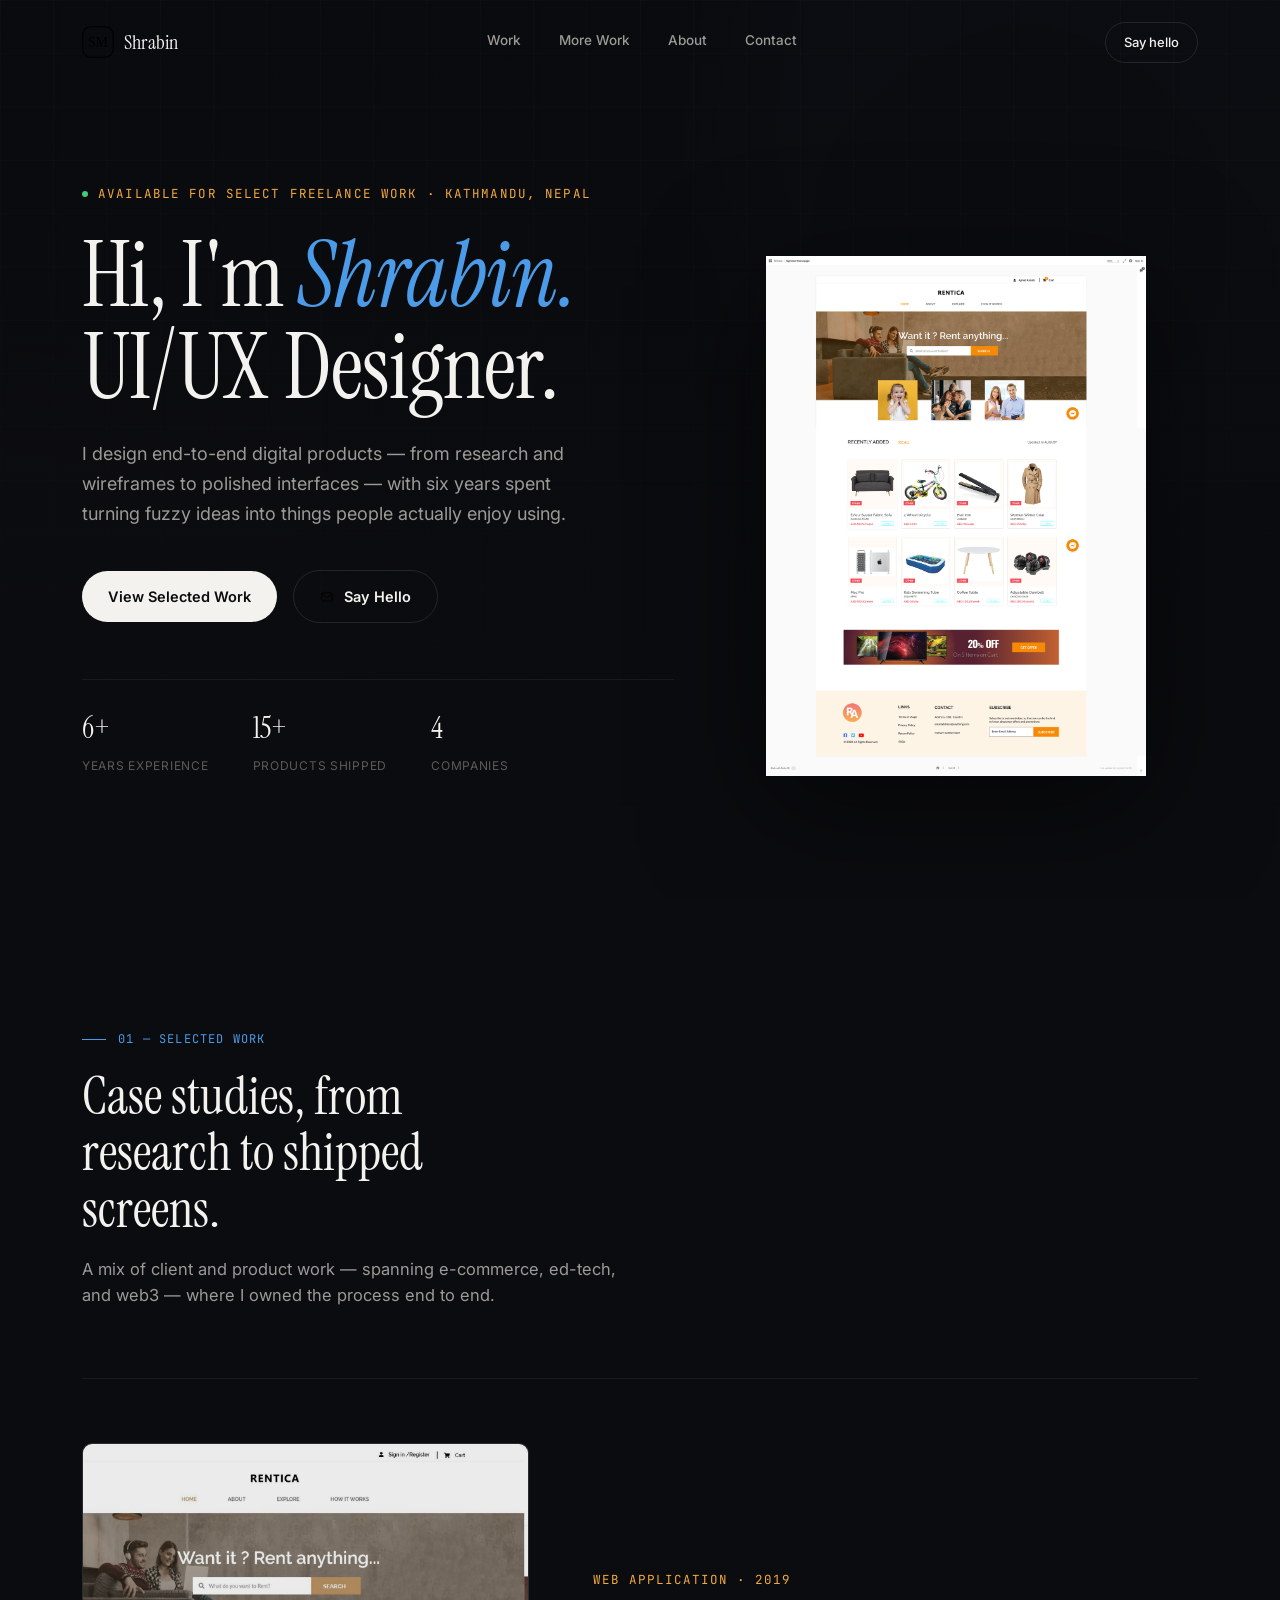
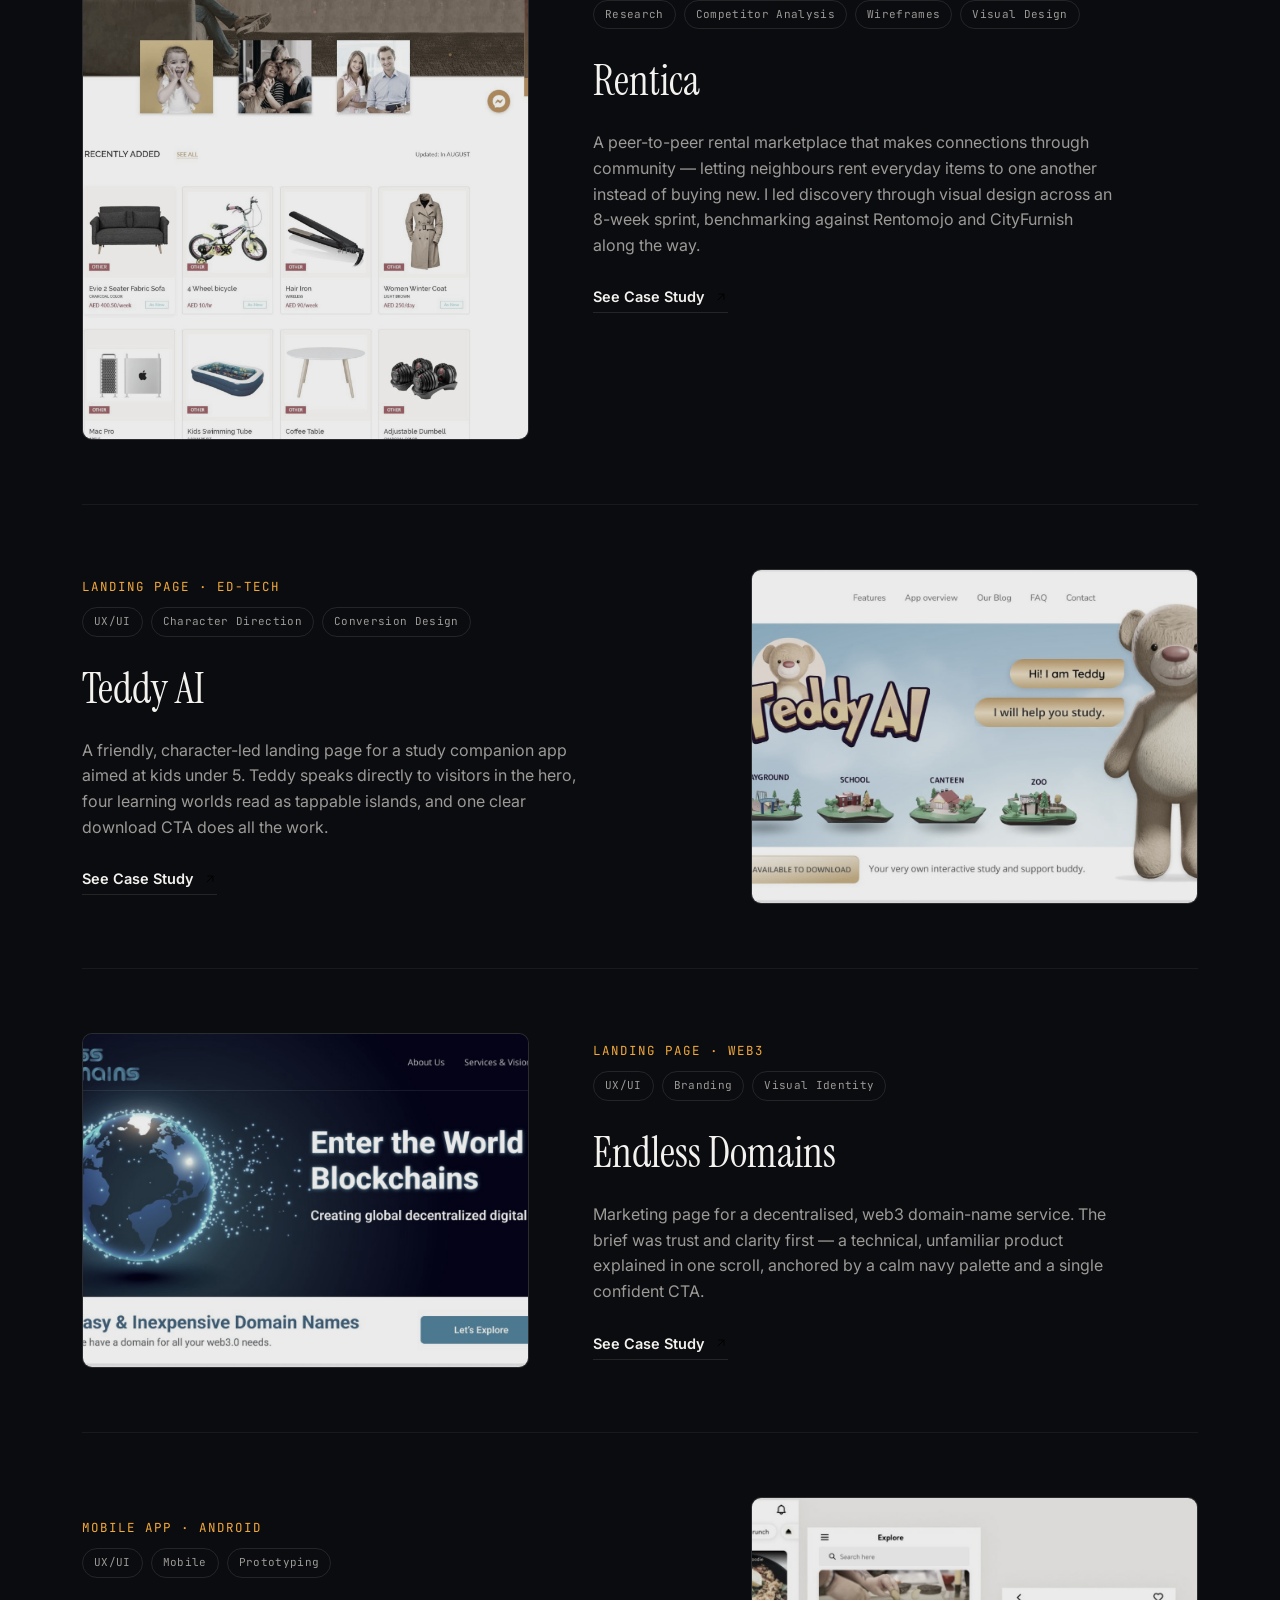
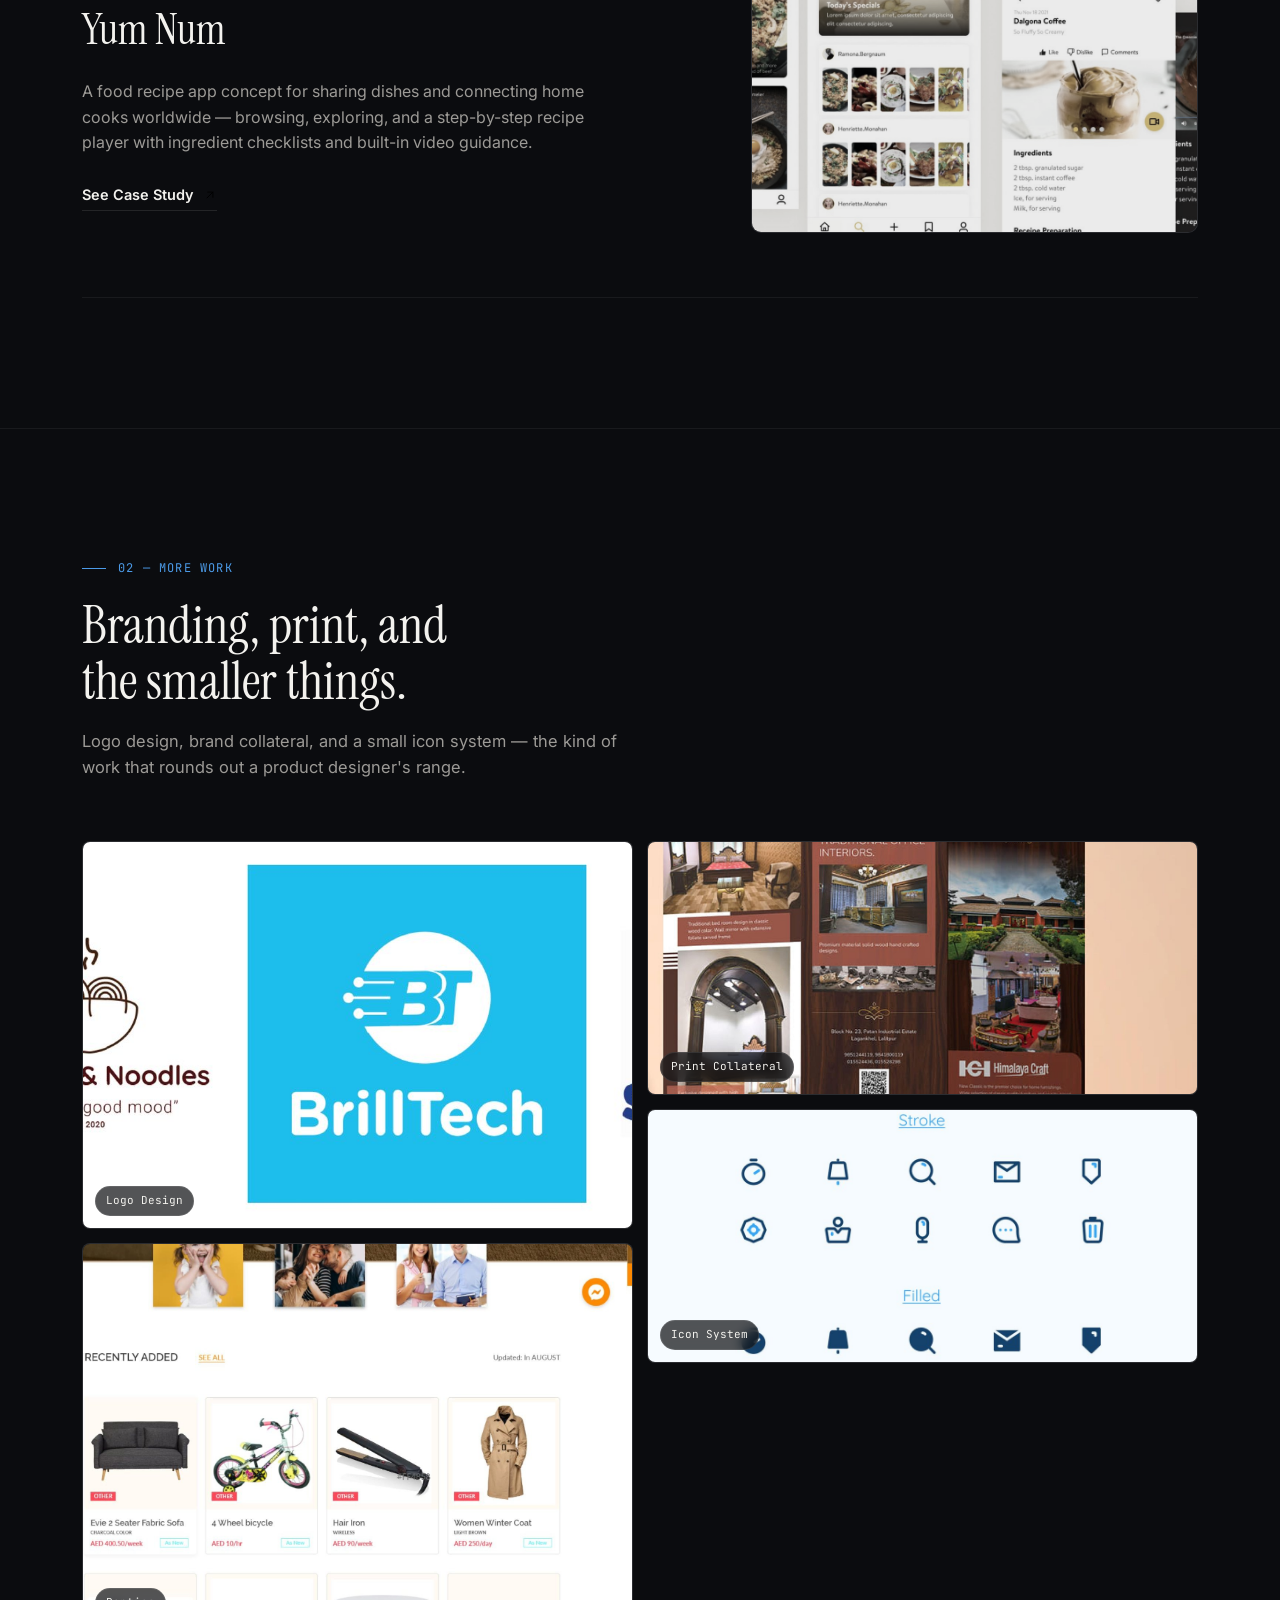
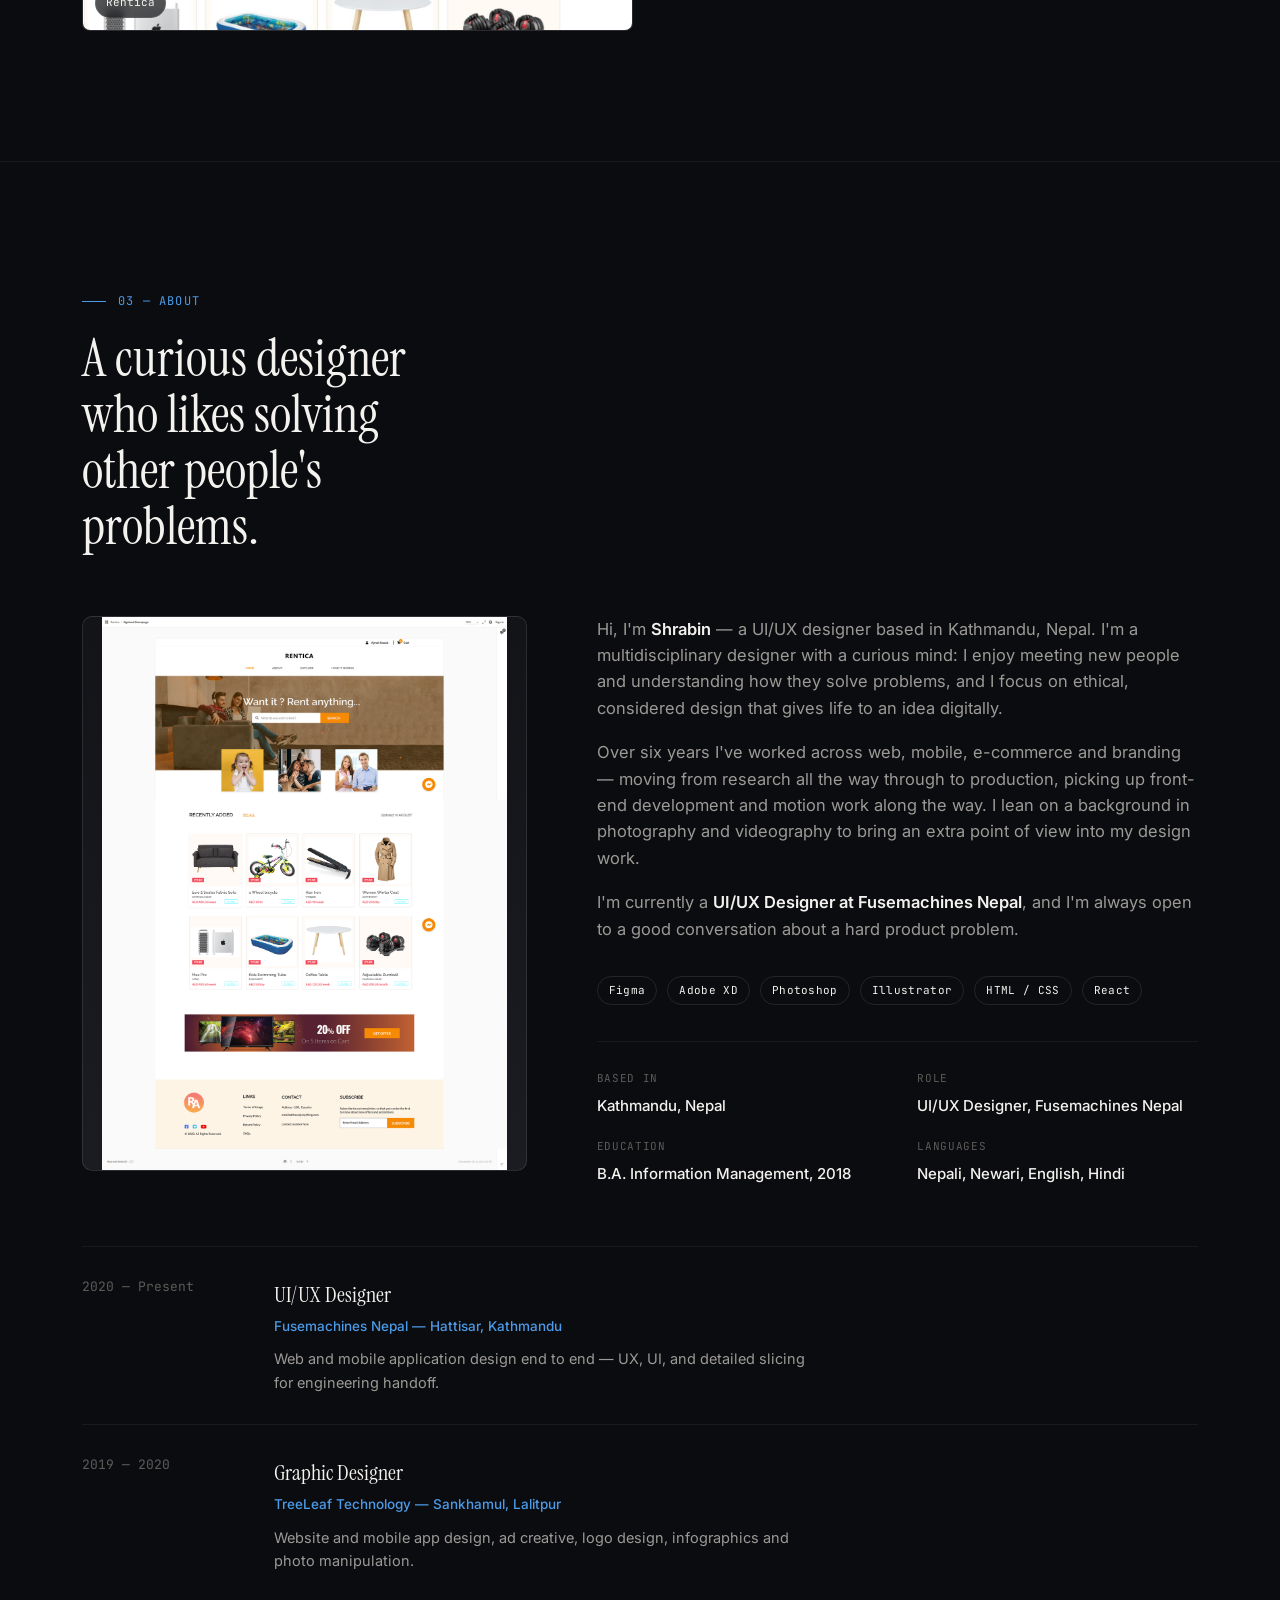
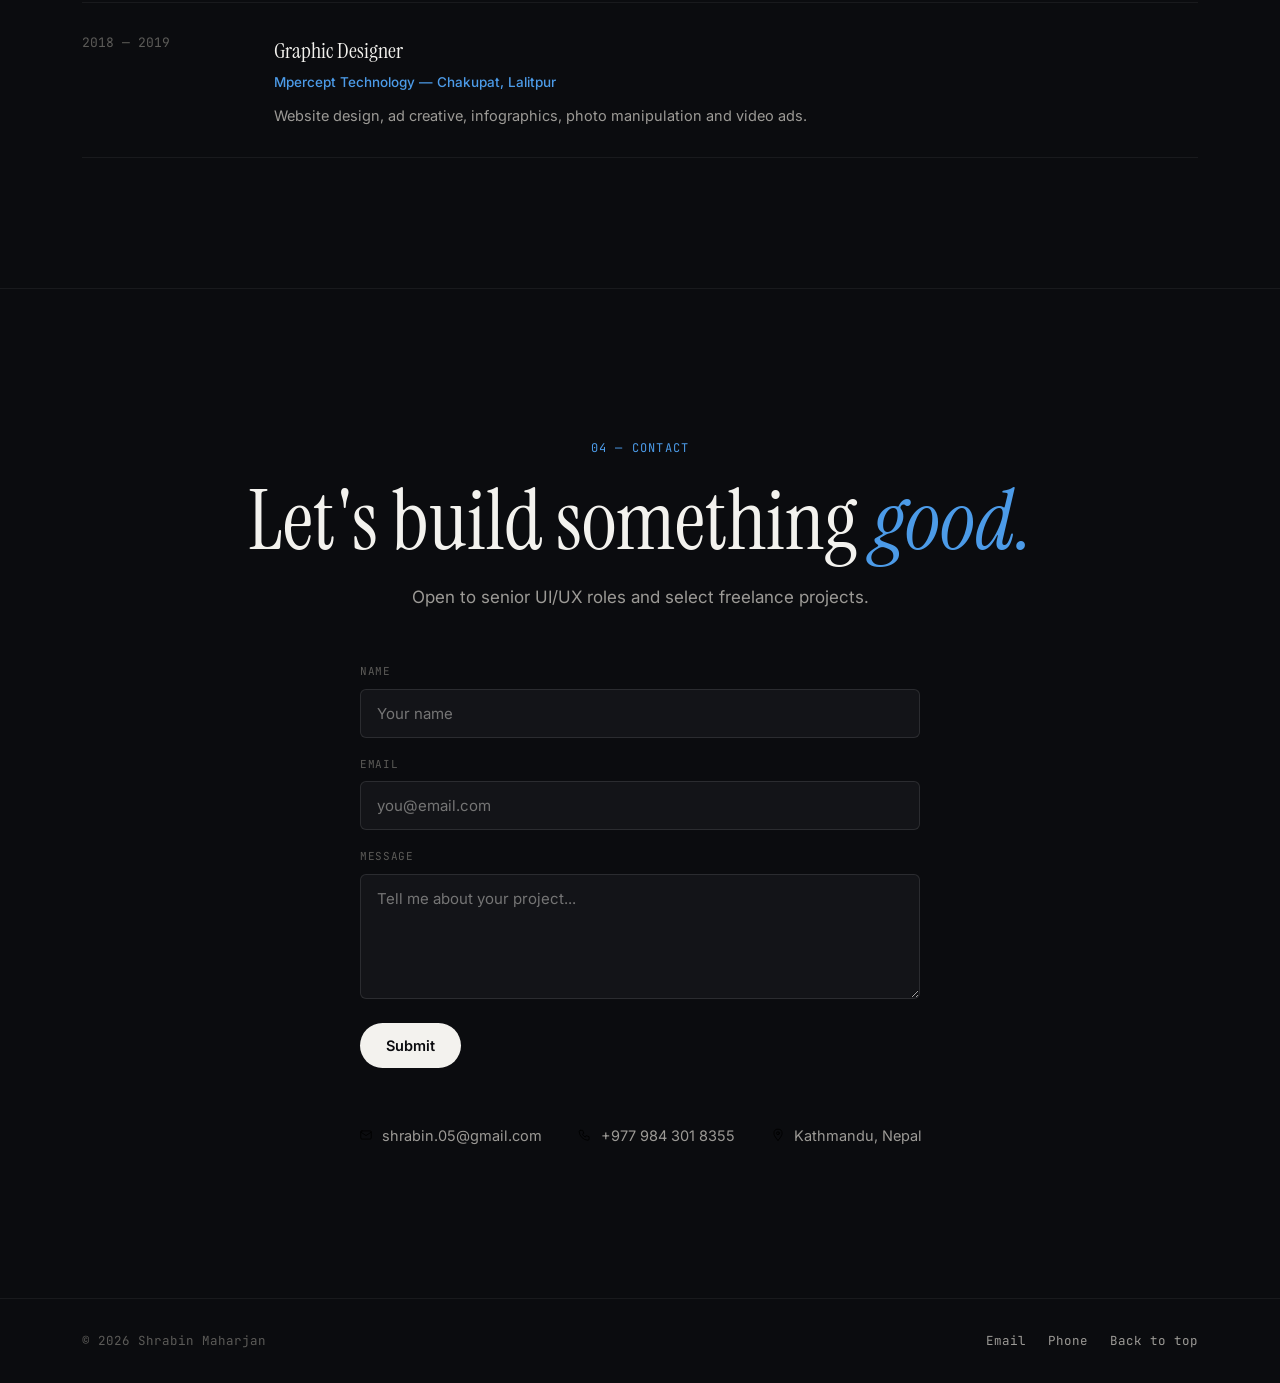
==== index.html @ 82180d40 "First draft web" ====
<!DOCTYPE html>
<html lang="en">
<head>
<meta charset="UTF-8">
<meta name="viewport" content="width=device-width, initial-scale=1.0">
<title>Shrabin Maharjan — UI/UX Designer</title>
<meta name="description" content="Hi, I'm Shrabin! A UI/UX designer based in Kathmandu, specializing in end-to-end product design — research, wireframes, and visual design that ship.">
<link rel="stylesheet" href="styles/main.css">
</head>
<body>

<!-- ============ NAV ============ -->
<header class="nav" id="nav">
  <div class="nav-inner">
    <a href="#top" class="nav-logo">
      <img src="assets/icons/logo.svg" alt="" class="icon">
      Shrabin
    </a>
    <nav class="nav-links">
      <a href="#work">Work</a>
      <a href="#more-work">More Work</a>
      <a href="#about">About</a>
      <a href="#contact">Contact</a>
    </nav>
    <a href="#contact" class="nav-cta">Say hello</a>
    <button class="nav-toggle" id="navToggle" aria-label="Open menu">
      <img src="assets/icons/menu.svg" alt="" class="icon">
    </button>
  </div>
</header>

<div class="mobile-menu" id="mobileMenu">
  <button class="nav-toggle" id="navClose" style="position:absolute; top:22px; right:24px;">
    <img src="assets/icons/close.svg" alt="" class="icon">
  </button>
  <a href="#work">Work</a>
  <a href="#more-work">More Work</a>
  <a href="#about">About</a>
  <a href="#contact">Contact</a>
  <a href="#contact" class="btn btn-primary">Say hello</a>
</div>

<!-- ============ HERO ============ -->
<section class="hero" id="top">
  <div class="wrap hero-grid">
    <div class="reveal in">
      <div class="hero-eyebrow"><span class="dot"></span>Available for select freelance work · Kathmandu, Nepal</div>
      <h1>Hi, I'm <em>Shrabin.</em><br>UI/UX Designer.</h1>
      <p class="hero-sub">I design end-to-end digital products — from research and wireframes to polished interfaces — with six years spent turning fuzzy ideas into things people actually enjoy using.</p>
      <div class="hero-actions">
        <a href="#work" class="btn btn-primary">View Selected Work</a>
        <a href="mailto:shrabin.05@gmail.com" class="btn btn-ghost">
          <img src="assets/icons/mail.svg" class="icon sm" alt="">
          Say Hello
        </a>
      </div>
      <div class="hero-stats">
        <div><span class="num">6+</span><span class="label">Years Experience</span></div>
        <div><span class="num">15+</span><span class="label">Products Shipped</span></div>
        <div><span class="num">4</span><span class="label">Companies</span></div>
      </div>
    </div>
    <div class="hero-portrait reveal in">
      <img src="assets/images/profile.png" alt="Shrabin Maharjan">
    </div>
  </div>
</section>

<!-- ============ WORK ============ -->
<section class="section-pad" id="work">
  <div class="wrap">
    <div class="eyebrow">01 — Selected Work</div>
    <h2 class="section-title reveal">Case studies, from research to shipped screens.</h2>
    <p class="section-lede reveal">A mix of client and product work — spanning e-commerce, ed-tech, and web3 — where I owned the process end to end.</p>

    <div class="work-list">

      <!-- Rentica -->
      <div class="case-row reveal">
        <div class="case-media tall">
          <img src="assets/images/rentica.jpg" alt="Rentica peer-to-peer rental marketplace">
        </div>
        <div class="case-copy">
          <div class="case-kicker">Web Application · 2019</div>
          <div class="case-tags">
            <span class="tag">Research</span>
            <span class="tag">Competitor Analysis</span>
            <span class="tag">Wireframes</span>
            <span class="tag">Visual Design</span>
          </div>
          <h3>Rentica</h3>
          <p>A peer-to-peer rental marketplace that makes connections through community — letting neighbours rent everyday items to one another instead of buying new. I led discovery through visual design across an 8-week sprint, benchmarking against Rentomojo and CityFurnish along the way.</p>
          <a href="#" class="case-link" onclick="return false;">See Case Study <img src="assets/icons/arrow-up-right.svg" class="icon sm" alt=""></a>
        </div>
      </div>

      <!-- Teddy AI -->
      <div class="case-row reverse reveal">
        <div class="case-media">
          <img src="assets/images/teddy-ai.jpg" alt="Teddy AI learning app landing page">
        </div>
        <div class="case-copy">
          <div class="case-kicker">Landing Page · Ed-tech</div>
          <div class="case-tags">
            <span class="tag">UX/UI</span>
            <span class="tag">Character Direction</span>
            <span class="tag">Conversion Design</span>
          </div>
          <h3>Teddy AI</h3>
          <p>A friendly, character-led landing page for a study companion app aimed at kids under 5. Teddy speaks directly to visitors in the hero, four learning worlds read as tappable islands, and one clear download CTA does all the work.</p>
          <a href="#" class="case-link" onclick="return false;">See Case Study <img src="assets/icons/arrow-up-right.svg" class="icon sm" alt=""></a>
        </div>
      </div>

      <!-- Endless Domains -->
      <div class="case-row reveal">
        <div class="case-media">
          <img src="assets/images/endless-domains.jpg" alt="Endless Domains web3 landing page">
        </div>
        <div class="case-copy">
          <div class="case-kicker">Landing Page · Web3</div>
          <div class="case-tags">
            <span class="tag">UX/UI</span>
            <span class="tag">Branding</span>
            <span class="tag">Visual Identity</span>
          </div>
          <h3>Endless Domains</h3>
          <p>Marketing page for a decentralised, web3 domain-name service. The brief was trust and clarity first — a technical, unfamiliar product explained in one scroll, anchored by a calm navy palette and a single confident CTA.</p>
          <a href="#" class="case-link" onclick="return false;">See Case Study <img src="assets/icons/arrow-up-right.svg" class="icon sm" alt=""></a>
        </div>
      </div>

      <!-- Yum Num -->
      <div class="case-row reverse reveal">
        <div class="case-media">
          <img src="assets/images/yum-num.jpg" alt="Yum Num food recipe app">
        </div>
        <div class="case-copy">
          <div class="case-kicker">Mobile App · Android</div>
          <div class="case-tags">
            <span class="tag">UX/UI</span>
            <span class="tag">Mobile</span>
            <span class="tag">Prototyping</span>
          </div>
          <h3>Yum Num</h3>
          <p>A food recipe app concept for sharing dishes and connecting home cooks worldwide — browsing, exploring, and a step-by-step recipe player with ingredient checklists and built-in video guidance.</p>
          <a href="#" class="case-link" onclick="return false;">See Case Study <img src="assets/icons/arrow-up-right.svg" class="icon sm" alt=""></a>
        </div>
      </div>

    </div>
  </div>
</section>

<!-- ============ MORE WORK / GALLERY ============ -->
<section class="section-pad" id="more-work" style="border-top:1px solid var(--line-soft);">
  <div class="wrap">
    <div class="eyebrow">02 — More Work</div>
    <h2 class="section-title reveal">Branding, print, and the smaller things.</h2>
    <p class="section-lede reveal">Logo design, brand collateral, and a small icon system — the kind of work that rounds out a product designer's range.</p>

    <div class="gallery-grid reveal">
      <div class="gitem g-a">
        <img src="assets/images/branding.jpg" alt="Startup logo design — 140 Pizza & Noodles, BrillTech, sewika">
        <span class="gtag">Logo Design</span>
      </div>
      <div class="gitem g-b">
        <img src="assets/images/himalaya-craft.jpg" alt="Himalaya Craft brochure design">
        <span class="gtag">Print Collateral</span>
      </div>
      <div class="gitem g-c">
        <img src="assets/images/icon-set.jpg" alt="24pixels icon set">
        <span class="gtag">Icon System</span>
      </div>
      <div class="gitem g-d">
        <img src="assets/images/rentica.jpg" alt="Rentica visual design detail">
        <span class="gtag">Rentica</span>
      </div>
    </div>
  </div>
</section>

<!-- ============ ABOUT ============ -->
<section class="section-pad" id="about" style="border-top:1px solid var(--line-soft);">
  <div class="wrap">
    <div class="eyebrow">03 — About</div>
    <h2 class="section-title reveal">A curious designer who likes solving other people's problems.</h2>

    <div class="about-grid">
      <div class="about-portrait reveal">
        <img src="assets/images/profile.png" alt="Shrabin Maharjan portrait">
      </div>
      <div class="about-copy reveal">
        <p>Hi, I'm <strong>Shrabin</strong> — a UI/UX designer based in Kathmandu, Nepal. I'm a multidisciplinary designer with a curious mind: I enjoy meeting new people and understanding how they solve problems, and I focus on ethical, considered design that gives life to an idea digitally.</p>
        <p>Over six years I've worked across web, mobile, e-commerce and branding — moving from research all the way through to production, picking up front-end development and motion work along the way. I lean on a background in photography and videography to bring an extra point of view into my design work.</p>
        <p>I'm currently a <strong>UI/UX Designer at Fusemachines Nepal</strong>, and I'm always open to a good conversation about a hard product problem.</p>

        <div class="skill-tags">
          <span class="tag">Figma</span>
          <span class="tag">Adobe XD</span>
          <span class="tag">Photoshop</span>
          <span class="tag">Illustrator</span>
          <span class="tag">HTML / CSS</span>
          <span class="tag">React</span>
        </div>

        <div class="about-facts">
          <div><div class="fact-label">Based in</div><div class="fact-value">Kathmandu, Nepal</div></div>
          <div><div class="fact-label">Role</div><div class="fact-value">UI/UX Designer, Fusemachines Nepal</div></div>
          <div><div class="fact-label">Education</div><div class="fact-value">B.A. Information Management, 2018</div></div>
          <div><div class="fact-label">Languages</div><div class="fact-value">Nepali, Newari, English, Hindi</div></div>
        </div>
      </div>
    </div>

    <!-- Experience timeline -->
    <div class="timeline reveal">
      <div class="t-row">
        <div class="t-date">2020 — Present</div>
        <div>
          <div class="t-role">UI/UX Designer</div>
          <div class="t-org">Fusemachines Nepal — Hattisar, Kathmandu</div>
          <div class="t-desc">Web and mobile application design end to end — UX, UI, and detailed slicing for engineering handoff.</div>
        </div>
      </div>
      <div class="t-row">
        <div class="t-date">2019 — 2020</div>
        <div>
          <div class="t-role">Graphic Designer</div>
          <div class="t-org">TreeLeaf Technology — Sankhamul, Lalitpur</div>
          <div class="t-desc">Website and mobile app design, ad creative, logo design, infographics and photo manipulation.</div>
        </div>
      </div>
      <div class="t-row">
        <div class="t-date">2018 — 2019</div>
        <div>
          <div class="t-role">Graphic Designer</div>
          <div class="t-org">Mpercept Technology — Chakupat, Lalitpur</div>
          <div class="t-desc">Website design, ad creative, infographics, photo manipulation and video ads.</div>
        </div>
      </div>
    </div>
  </div>
</section>

<!-- ============ CONTACT ============ -->
<section class="contact-band" id="contact">
  <div class="wrap">
    <div class="eyebrow">04 — Contact</div>
    <h2>Let's build something <em>good.</em></h2>
    <p>Open to senior UI/UX roles and select freelance projects.</p>

    <form class="contact-form" onsubmit="return false;">
      <div class="field">
        <label for="name">Name</label>
        <input type="text" id="name" placeholder="Your name">
      </div>
      <div class="field">
        <label for="email">Email</label>
        <input type="email" id="email" placeholder="you@email.com">
      </div>
      <div class="field">
        <label for="message">Message</label>
        <textarea id="message" rows="5" placeholder="Tell me about your project..."></textarea>
      </div>
      <button type="submit" class="btn btn-primary">Submit</button>
    </form>

    <div class="contact-direct">
      <a href="mailto:shrabin.05@gmail.com"><img src="assets/icons/mail.svg" class="icon sm" alt="">shrabin.05@gmail.com</a>
      <a href="tel:+9779843018355"><img src="assets/icons/phone.svg" class="icon sm" alt="">+977 984 301 8355</a>
      <a href="#"><img src="assets/icons/location.svg" class="icon sm" alt="">Kathmandu, Nepal</a>
    </div>
  </div>
</section>

<!-- ============ FOOTER ============ -->
<footer>
  <div class="wrap footer-inner">
    <span>© 2026 Shrabin Maharjan</span>
    <div class="footer-links">
      <a href="mailto:shrabin.05@gmail.com">Email</a>
      <a href="tel:+9779843018355">Phone</a>
      <a href="#top">Back to top</a>
    </div>
  </div>
</footer>

<script>
  // sticky nav background on scroll
  const nav = document.getElementById('nav');
  window.addEventListener('scroll', () => {
    nav.classList.toggle('scrolled', window.scrollY > 20);
  });

  // mobile menu
  const menu = document.getElementById('mobileMenu');
  document.getElementById('navToggle').addEventListener('click', () => menu.classList.add('open'));
  document.getElementById('navClose').addEventListener('click', () => menu.classList.remove('open'));
  menu.querySelectorAll('a').forEach(a => a.addEventListener('click', () => menu.classList.remove('open')));

  // reveal on scroll
  const io = new IntersectionObserver((entries) => {
    entries.forEach(e => { if (e.isIntersecting) e.target.classList.add('in'); });
  }, { threshold: 0.12 });
  document.querySelectorAll('.reveal').forEach(el => io.observe(el));
</script>

</body>
</html>
---- styles/main.css ----
/* ============================================================
   Shrabin Maharjan — Portfolio
   Minimal dark-theme UI, structure inspired by estefaniahserrano.com
   Palette pulled from the UI/UX portfolio PDF (Rentica orange,
   BrillTech / Endless Domains blue, Teddy AI amber)
   ============================================================ */

@import url('https://fonts.googleapis.com/css2?family=Instrument+Serif:ital@0;1&family=Inter:wght@400;500;600&family=JetBrains+Mono:wght@400;500&display=swap');

:root{
  --bg:        #0B0C0F;
  --bg-elev:   #131418;
  --bg-elev-2: #1B1C21;
  --text:      #F3F2EE;
  --text-dim:  #9C9A96;
  --text-faint:#5C5B58;
  --line:      rgba(255,255,255,0.10);
  --line-soft: rgba(255,255,255,0.06);

  --blue:      #4C9BE8;   /* Endless Domains / BrillTech */
  --blue-soft: rgba(76,155,232,0.14);
  --amber:     #F2A93B;   /* Rentica / Teddy AI */
  --amber-soft:rgba(242,169,59,0.14);

  --serif: 'Instrument Serif', Georgia, serif;
  --sans:  'Inter', -apple-system, BlinkMacSystemFont, sans-serif;
  --mono:  'JetBrains Mono', monospace;

  --container: 1180px;
}

*{ box-sizing:border-box; margin:0; padding:0; }
html{ scroll-behavior:smooth; }
body{
  background:var(--bg);
  color:var(--text);
  font-family:var(--sans);
  font-size:16px;
  line-height:1.6;
  -webkit-font-smoothing:antialiased;
  overflow-x:hidden;
}
img{ max-width:100%; display:block; }
a{ color:inherit; text-decoration:none; }
ul{ list-style:none; }
button{ font-family:inherit; cursor:pointer; }
::selection{ background:var(--blue); color:#0B0C0F; }

.wrap{
  max-width:var(--container);
  margin:0 auto;
  padding:0 32px;
}
@media (max-width:640px){ .wrap{ padding:0 20px; } }

.icon{ width:18px; height:18px; display:inline-block; }
.icon.sm{ width:14px; height:14px; }

/* ---------------- Nav ---------------- */
.nav{
  position:fixed; top:0; left:0; right:0; z-index:100;
  border-bottom:1px solid transparent;
  transition:border-color .35s ease, background .35s ease;
}
.nav.scrolled{
  background:rgba(11,12,15,0.85);
  backdrop-filter:blur(14px);
  border-bottom-color:var(--line);
}
.nav-inner{
  max-width:var(--container);
  margin:0 auto;
  padding:22px 32px;
  display:flex; align-items:center; justify-content:space-between;
}
@media (max-width:640px){ .nav-inner{ padding:18px 20px; } }

.nav-logo{
  display:flex; align-items:center; gap:10px;
  font-family:var(--serif); font-size:20px; letter-spacing:.01em;
  color:var(--text);
}
.nav-logo .icon{ width:32px; height:32px; color:var(--blue); }

.nav-links{
  display:flex; align-items:center; gap:38px;
  font-size:13.5px; font-weight:500;
}
.nav-links a{
  color:var(--text-dim);
  position:relative;
  padding-bottom:4px;
  transition:color .2s ease;
}
.nav-links a::after{
  content:""; position:absolute; left:0; right:100%; bottom:0; height:1px;
  background:var(--blue); transition:right .25s ease;
}
.nav-links a:hover{ color:var(--text); }
.nav-links a:hover::after{ right:0; }

.nav-cta{
  display:inline-flex; align-items:center; gap:8px;
  font-size:13px; font-weight:500;
  border:1px solid var(--line); border-radius:100px;
  padding:9px 18px;
  color:var(--text);
  transition:border-color .2s ease, background .2s ease;
}
.nav-cta:hover{ border-color:var(--blue); background:var(--blue-soft); }

.nav-toggle{
  display:none;
  background:none; border:none; color:var(--text);
  width:34px; height:34px;
}
@media (max-width:780px){
  .nav-links{ display:none; }
  .nav-cta{ display:none; }
  .nav-toggle{ display:flex; align-items:center; justify-content:center; }
}

.mobile-menu{
  position:fixed; inset:0; z-index:99;
  background:var(--bg);
  display:flex; flex-direction:column;
  align-items:center; justify-content:center;
  gap:28px;
  transform:translateY(-100%);
  transition:transform .4s cubic-bezier(.65,0,.35,1);
}
.mobile-menu.open{ transform:translateY(0); }
.mobile-menu a{ font-family:var(--serif); font-size:32px; }
.mobile-menu .nav-cta{ margin-top:10px; }

/* ---------------- Hero ---------------- */
.hero{
  position:relative;
  min-height:100vh;
  display:flex; align-items:center;
  padding:140px 0 80px;
  background-image:linear-gradient(180deg, rgba(11,12,15,0.35), rgba(11,12,15,0.95) 80%), url('../assets/images/hero-bg.jpg');
  background-size:cover;
  background-position:center;
  overflow:hidden;
}
.hero-grid{
  display:grid;
  grid-template-columns:1.1fr .9fr;
  gap:40px;
  align-items:center;
  width:100%;
}
@media (max-width:900px){ .hero-grid{ grid-template-columns:1fr; } }

.hero-eyebrow{
  font-family:var(--mono);
  font-size:12.5px; letter-spacing:.09em; text-transform:uppercase;
  color:var(--amber);
  display:flex; align-items:center; gap:10px;
  margin-bottom:26px;
}
.hero-eyebrow .dot{
  width:6px; height:6px; border-radius:50%; background:#42C97A;
  box-shadow:0 0 0 0 rgba(66,201,122,.6);
  animation:pulse 2.4s infinite;
}
@keyframes pulse{
  0%{ box-shadow:0 0 0 0 rgba(66,201,122,.55); }
  70%{ box-shadow:0 0 0 7px rgba(66,201,122,0); }
  100%{ box-shadow:0 0 0 0 rgba(66,201,122,0); }
}

.hero h1{
  font-family:var(--serif);
  font-weight:400;
  font-size:clamp(48px,7vw,92px);
  line-height:1.02;
  letter-spacing:-0.01em;
}
.hero h1 em{ font-style:italic; color:var(--blue); }

.hero-sub{
  margin-top:26px;
  font-size:18px;
  color:var(--text-dim);
  max-width:46ch;
  line-height:1.65;
}

.hero-actions{
  margin-top:42px;
  display:flex; align-items:center; gap:16px; flex-wrap:wrap;
}
.btn{
  display:inline-flex; align-items:center; gap:10px;
  padding:14px 26px;
  border-radius:100px;
  font-size:14.5px; font-weight:600;
  transition:transform .2s ease, background .2s ease, border-color .2s ease;
}
.btn-primary{
  background:var(--text); color:var(--bg);
}
.btn-primary:hover{ transform:translateY(-2px); background:var(--blue); color:#fff; }
.btn-ghost{
  border:1px solid var(--line); color:var(--text);
}
.btn-ghost:hover{ border-color:var(--blue); background:var(--blue-soft); transform:translateY(-2px); }

.hero-portrait{
  position:relative;
  display:flex; justify-content:center; align-items:flex-end;
  height:100%;
}
.hero-portrait::before{
  content:"";
  position:absolute;
  width:340px; height:340px;
  border-radius:50%;
  background:radial-gradient(circle, var(--blue-soft), transparent 70%);
  filter:blur(10px);
  z-index:0;
}
.hero-portrait img{
  position:relative; z-index:1;
  max-height:520px; width:auto;
  object-fit:contain;
  filter:drop-shadow(0 30px 60px rgba(0,0,0,0.55));
}
@media (max-width:900px){
  .hero-portrait{ margin-top:20px; }
  .hero-portrait img{ max-height:380px; }
}

.hero-stats{
  margin-top:56px;
  display:flex; gap:44px;
  border-top:1px solid var(--line-soft);
  padding-top:24px;
}
.hero-stats div{ display:flex; flex-direction:column; gap:4px; }
.hero-stats .num{ font-family:var(--serif); font-size:30px; color:var(--text); }
.hero-stats .label{ font-size:12px; color:var(--text-faint); text-transform:uppercase; letter-spacing:.06em; }

/* ---------------- Section shared ---------------- */
section{ position:relative; }
.section-pad{ padding:130px 0; }
@media (max-width:640px){ .section-pad{ padding:90px 0; } }

.eyebrow{
  font-family:var(--mono);
  font-size:12px; letter-spacing:.1em; text-transform:uppercase;
  color:var(--blue);
  display:flex; align-items:center; gap:12px;
  margin-bottom:20px;
}
.eyebrow::before{ content:""; width:24px; height:1px; background:var(--blue); }

.section-title{
  font-family:var(--serif);
  font-weight:400;
  font-size:clamp(32px,4.4vw,52px);
  line-height:1.08;
  max-width:16ch;
}
.section-lede{
  margin-top:18px;
  color:var(--text-dim);
  max-width:56ch;
  font-size:16.5px;
}

.reveal{ opacity:0; transform:translateY(24px); transition:opacity .8s ease, transform .8s ease; }
.reveal.in{ opacity:1; transform:translateY(0); }

/* ---------------- Work / Case studies ---------------- */
.work-list{ margin-top:70px; display:flex; flex-direction:column; }

.case-row{
  display:grid;
  grid-template-columns:0.85fr 1.15fr;
  gap:64px;
  align-items:center;
  padding:64px 0;
  border-top:1px solid var(--line-soft);
}
.case-row:last-child{ border-bottom:1px solid var(--line-soft); }
.case-row.reverse{ grid-template-columns:1.15fr 0.85fr; }
.case-row.reverse .case-media{ order:2; }
.case-row.reverse .case-copy{ order:1; }

@media (max-width:860px){
  .case-row, .case-row.reverse{ grid-template-columns:1fr; gap:32px; }
  .case-row.reverse .case-media{ order:0; }
  .case-row.reverse .case-copy{ order:0; }
}

.case-media{
  position:relative;
  border-radius:10px;
  overflow:hidden;
  border:1px solid var(--line);
  background:var(--bg-elev);
  aspect-ratio:4/3;
}
.case-media.tall{ aspect-ratio:3/4; }
.case-media img{
  width:100%; height:100%; object-fit:cover; object-position:top;
  filter:grayscale(65%) brightness(0.92);
  transition:filter .5s ease, transform .6s ease;
}
.case-row:hover .case-media img{
  filter:grayscale(0%) brightness(1);
  transform:scale(1.03);
}

.case-tags{
  display:flex; flex-wrap:wrap; gap:8px;
  margin-bottom:18px;
}
.tag{
  font-family:var(--mono);
  font-size:11px; letter-spacing:.03em;
  padding:5px 11px;
  border:1px solid var(--line);
  border-radius:100px;
  color:var(--text-dim);
}
.case-kicker{
  font-size:12.5px; color:var(--amber);
  font-family:var(--mono);
  text-transform:uppercase; letter-spacing:.08em;
  margin-bottom:10px;
}
.case-copy h3{
  font-family:var(--serif);
  font-weight:400;
  font-size:clamp(28px,3.4vw,42px);
  margin-bottom:16px;
}
.case-copy p{
  color:var(--text-dim);
  font-size:16px;
  max-width:52ch;
  margin-bottom:26px;
}
.case-link{
  display:inline-flex; align-items:center; gap:9px;
  font-size:14.5px; font-weight:600;
  color:var(--text);
  border-bottom:1px solid var(--line);
  padding-bottom:4px;
  transition:border-color .2s ease, color .2s ease, gap .2s ease;
}
.case-link .icon{ color:var(--blue); transition:transform .2s ease; }
.case-link:hover{ border-color:var(--blue); color:var(--blue); }
.case-link:hover .icon{ transform:translate(3px,-3px); }

/* ---------------- Gallery / more work ---------------- */
.gallery-grid{
  margin-top:60px;
  display:grid;
  grid-template-columns:repeat(6,1fr);
  grid-auto-rows:120px;
  gap:14px;
}
.gitem{
  border-radius:8px; overflow:hidden;
  border:1px solid var(--line);
  position:relative;
  background:var(--bg-elev);
}
.gitem img{ width:100%; height:100%; object-fit:cover; transition:transform .5s ease; }
.gitem:hover img{ transform:scale(1.06); }
.gitem.g-a{ grid-column:span 3; grid-row:span 3; }
.gitem.g-b{ grid-column:span 3; grid-row:span 2; }
.gitem.g-c{ grid-column:span 3; grid-row:span 2; }
.gitem.g-d{ grid-column:span 3; grid-row:span 3; }
.gitem .gtag{
  position:absolute; left:12px; bottom:12px;
  font-family:var(--mono); font-size:11px;
  padding:5px 10px; border-radius:100px;
  background:rgba(11,12,15,0.7); backdrop-filter:blur(6px);
  border:1px solid var(--line);
  color:var(--text);
}
@media (max-width:760px){
  .gallery-grid{ grid-template-columns:repeat(2,1fr); grid-auto-rows:160px; }
  .gitem.g-a, .gitem.g-b, .gitem.g-c, .gitem.g-d{ grid-column:span 1; grid-row:span 2; }
}

/* ---------------- About ---------------- */
.about-grid{
  margin-top:60px;
  display:grid;
  grid-template-columns:.85fr 1.15fr;
  gap:70px;
  align-items:start;
}
@media (max-width:860px){ .about-grid{ grid-template-columns:1fr; } }

.about-portrait{
  position:relative;
  border-radius:10px;
  overflow:hidden;
  border:1px solid var(--line);
  background:linear-gradient(180deg, var(--bg-elev), var(--bg-elev-2));
  aspect-ratio:4/5;
  display:flex; align-items:flex-end; justify-content:center;
}
.about-portrait img{ max-height:100%; width:auto; object-fit:contain; }

.about-copy p{
  color:var(--text-dim);
  font-size:16.5px;
  margin-bottom:18px;
  max-width:62ch;
}
.about-copy strong{ color:var(--text); font-weight:600; }

.about-facts{
  margin-top:36px;
  display:grid;
  grid-template-columns:repeat(2,1fr);
  gap:20px 40px;
  padding-top:28px;
  border-top:1px solid var(--line-soft);
}
.fact-label{ font-family:var(--mono); font-size:11px; text-transform:uppercase; letter-spacing:.06em; color:var(--text-faint); margin-bottom:6px; }
.fact-value{ font-size:15px; font-weight:500; }

.skill-tags{ margin-top:34px; display:flex; flex-wrap:wrap; gap:10px; }
.skill-tags .tag{ color:var(--text); }

/* ---------------- Timeline (experience) ---------------- */
.timeline{ margin-top:60px; border-top:1px solid var(--line-soft); }
.t-row{
  display:grid; grid-template-columns:160px 1fr;
  gap:32px; padding:30px 0;
  border-bottom:1px solid var(--line-soft);
}
@media (max-width:640px){ .t-row{ grid-template-columns:1fr; gap:6px; } }
.t-date{ font-family:var(--mono); font-size:13px; color:var(--text-faint); }
.t-role{ font-family:var(--serif); font-size:22px; }
.t-org{ font-size:13.5px; color:var(--blue); margin-top:4px; font-weight:500; }
.t-desc{ color:var(--text-dim); font-size:14.5px; margin-top:10px; max-width:60ch; }

/* ---------------- Contact ---------------- */
.contact-band{
  border-top:1px solid var(--line-soft);
  padding:150px 0;
  text-align:center;
}
.contact-band .eyebrow{ justify-content:center; }
.contact-band .eyebrow::before{ display:none; }
.contact-band h2{
  font-family:var(--serif); font-weight:400;
  font-size:clamp(40px,7vw,84px);
  line-height:1.02;
}
.contact-band h2 em{ font-style:italic; color:var(--blue); }
.contact-band p{ margin-top:20px; color:var(--text-dim); font-size:17px; }

.contact-form{
  max-width:560px; margin:52px auto 0;
  display:flex; flex-direction:column; gap:18px;
  text-align:left;
}
.field{ display:flex; flex-direction:column; gap:8px; }
.field label{ font-family:var(--mono); font-size:11px; text-transform:uppercase; letter-spacing:.06em; color:var(--text-faint); }
.field input, .field textarea{
  background:var(--bg-elev);
  border:1px solid var(--line);
  border-radius:6px;
  padding:14px 16px;
  color:var(--text);
  font-family:var(--sans);
  font-size:15px;
  resize:vertical;
  transition:border-color .2s ease, background .2s ease;
}
.field input:focus, .field textarea:focus{
  outline:none; border-color:var(--blue); background:var(--bg-elev-2);
}
.contact-form .btn{ align-self:flex-start; margin-top:6px; border:none; }

.contact-direct{
  margin-top:56px;
  display:flex; justify-content:center; gap:36px; flex-wrap:wrap;
}
.contact-direct a{
  display:flex; align-items:center; gap:9px;
  font-size:14.5px; color:var(--text-dim);
  border-bottom:1px solid transparent;
  transition:color .2s ease, border-color .2s ease;
}
.contact-direct a .icon{ color:var(--blue); }
.contact-direct a:hover{ color:var(--text); border-color:var(--blue); }

/* ---------------- Footer ---------------- */
footer{
  border-top:1px solid var(--line-soft);
  padding:32px 0;
}
.footer-inner{
  display:flex; align-items:center; justify-content:space-between;
  flex-wrap:wrap; gap:14px;
  font-size:12.5px; color:var(--text-faint);
  font-family:var(--mono);
}
.footer-inner a{ color:var(--text-dim); transition:color .2s ease; }
.footer-inner a:hover{ color:var(--blue); }
.footer-links{ display:flex; gap:22px; }

/* ---------------- misc ---------------- */
.divider-line{ height:1px; background:var(--line-soft); border:none; margin:0; }

::-webkit-scrollbar{ width:9px; }
::-webkit-scrollbar-track{ background:var(--bg); }
::-webkit-scrollbar-thumb{ background:var(--bg-elev-2); border-radius:10px; }
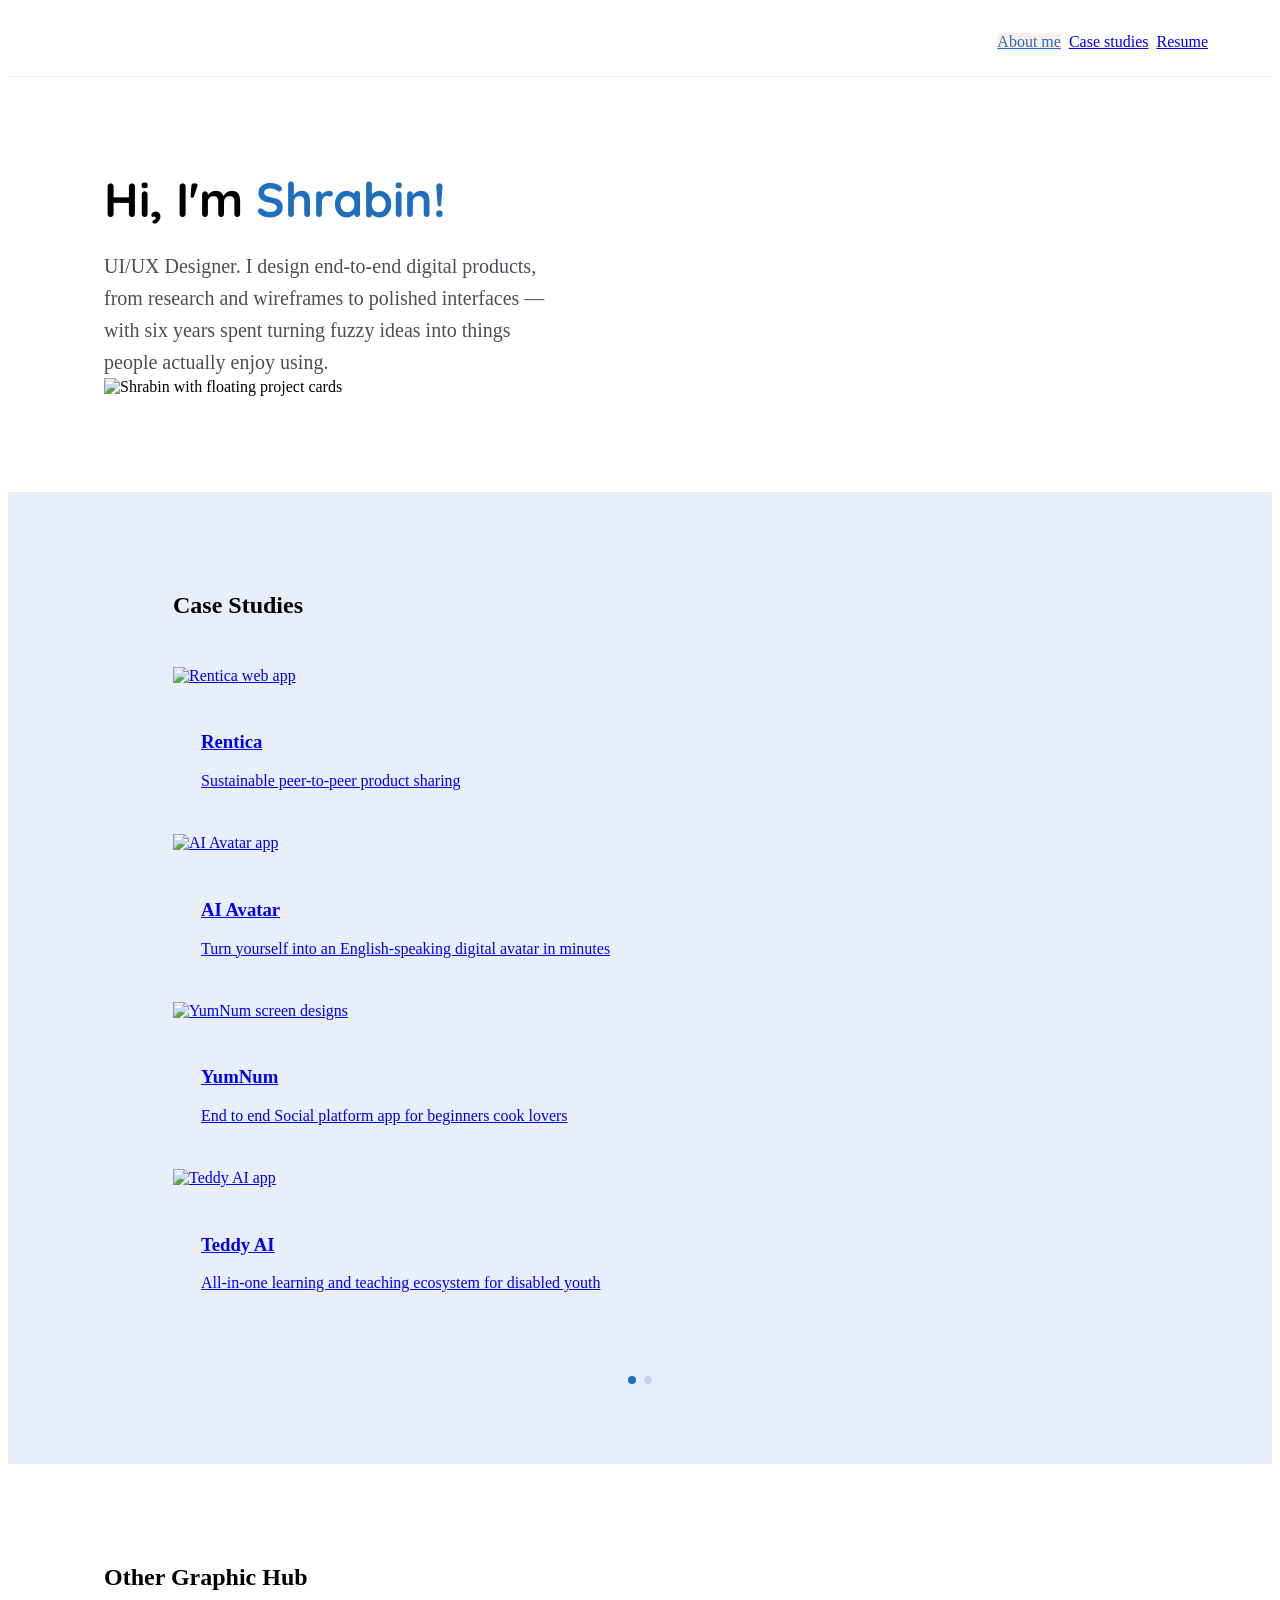
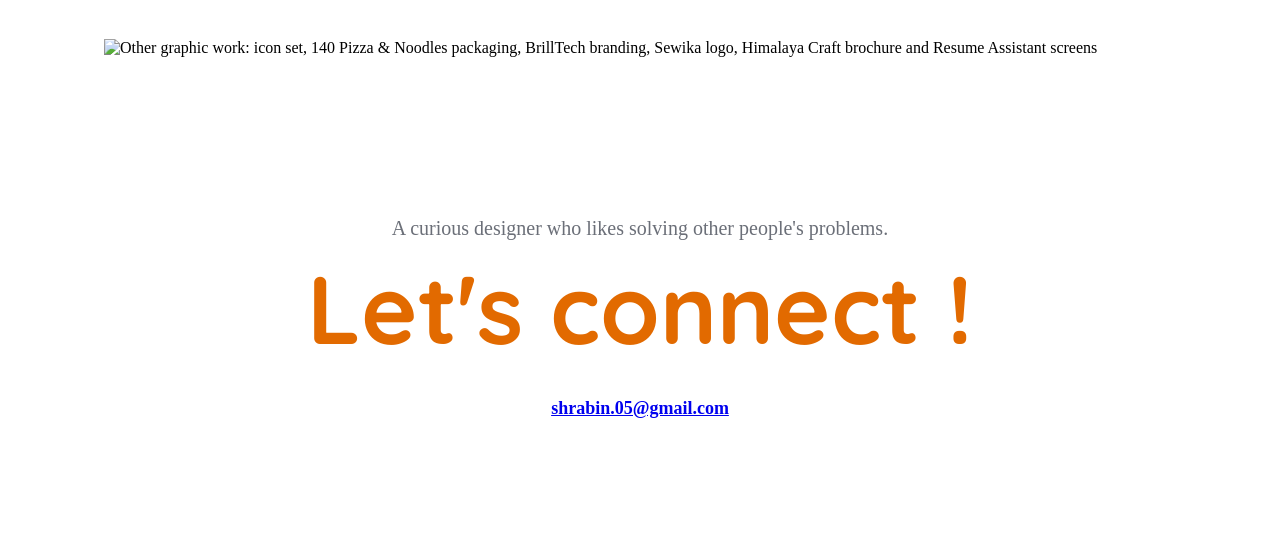
==== commit eb9bebba: "Update index.html" ====
--- a/index.html
+++ b/index.html
@@ -1,310 +1,58 @@
-<!DOCTYPE html>
+<!doctype html>
 <html lang="en">
 <head>
-<meta charset="UTF-8">
-<meta name="viewport" content="width=device-width, initial-scale=1.0">
-<title>Shrabin Maharjan — UI/UX Designer</title>
-<meta name="description" content="Hi, I'm Shrabin! A UI/UX designer based in Kathmandu, specializing in end-to-end product design — research, wireframes, and visual design that ship.">
-<link rel="stylesheet" href="styles/main.css">
+<meta charset="utf-8">
+<meta name="viewport" content="width=device-width, initial-scale=1, viewport-fit=cover">
+<title>Shrabin – UI/UX Designer</title>
+<meta name="description" content="Shrabin – UI/UX designer portfolio: case studies and graphic work.">
+<link rel="preconnect" href="https://fonts.googleapis.com">
+<link href="https://fonts.googleapis.com/css2?family=Quicksand:wght@500;600;700&amp;family=Manrope:wght@400;500;600&amp;display=swap" rel="stylesheet">
+<link rel="stylesheet" href="css/home.css">
 </head>
 <body>
+<div style="width:100%;background:#fff">
+  <header style="position:sticky;top:0;z-index:5;background:#fff;border-bottom:1px solid #ececec;display:flex;align-items:center;justify-content:space-between;padding:12px 5vw;flex-wrap:wrap;gap:8px">
+    <a href="#top" aria-label="Shrabin M home" style="display:flex;display:flex;align-items:center;min-height:44px"><img src="images/logo.png" alt="" style="height:44px;width:auto;display:block"></a>
+    <nav class="nav" aria-label="Main" style="display:flex;gap:8px">
+      <a href="#about" style="background:#FCEEE8;color:#1F6FBF">About me</a>
+      <a href="#case-studies">Case studies</a>
+      <a href="resume.html">Resume</a>
+    </nav>
+  </header>
 
-<!-- ============ NAV ============ -->
-<header class="nav" id="nav">
-  <div class="nav-inner">
-    <a href="#top" class="nav-logo">
-      <img src="assets/icons/logo.svg" alt="" class="icon">
-      Shrabin
-    </a>
-    <nav class="nav-links">
-      <a href="#work">Work</a>
-      <a href="#more-work">More Work</a>
-      <a href="#about">About</a>
-      <a href="#contact">Contact</a>
-    </nav>
-    <a href="#contact" class="nav-cta">Say hello</a>
-    <button class="nav-toggle" id="navToggle" aria-label="Open menu">
-      <img src="assets/icons/menu.svg" alt="" class="icon">
-    </button>
-  </div>
-</header>
+  <section id="about" style="max-width:1200px;margin:0 auto;padding:96px 5vw 96px;box-sizing:border-box">
+    <div class="hero">
+      <div>
+        <h1 style="font-family:'Quicksand',sans-serif;font-weight:700;font-size:48px;margin:0 0 24px;line-height:1.1">Hi, I'm <span style="color:#1F6FBF">Shrabin!</span></h1>
+        <p style="font-size:20px;line-height:1.6;color:#4a4f57;margin:0;max-width:460px">UI/UX Designer. I design end-to-end digital products, from research and wireframes to polished interfaces — with six years spent turning fuzzy ideas into things people actually enjoy using.</p>
+      </div>
+      <img src="images/hero.jpg" alt="Shrabin with floating project cards" style="width:100%;max-width:560px;height:auto;justify-self:center;display:block">
+      </div>
+    </section></div>
+  
 
-<div class="mobile-menu" id="mobileMenu">
-  <button class="nav-toggle" id="navClose" style="position:absolute; top:22px; right:24px;">
-    <img src="assets/icons/close.svg" alt="" class="icon">
-  </button>
-  <a href="#work">Work</a>
-  <a href="#more-work">More Work</a>
-  <a href="#about">About</a>
-  <a href="#contact">Contact</a>
-  <a href="#contact" class="btn btn-primary">Say hello</a>
-</div>
+  <section id="case-studies" style="background:#E8EFFB;padding:80px 5vw">
+    <div style="max-width: 1200px; margin: 0 auto; width: 934px">
+      <h2 class="h2" style="margin-bottom:48px">Case Studies</h2>
+      <div class="grid2">
+        
+        <a href="rentica.html" class="card"><img class="shot" src="images/card-rentica.jpg" alt="Rentica web app"><div style="padding:28px"><h3>Rentica</h3><p>Sustainable peer-to-peer product sharing</p></div></a>
+        <a href="oi-avatar.html" class="card"><img class="shot" src="images/card-avatar.jpg" alt="AI Avatar app"><div style="padding:28px"><h3>AI Avatar</h3><p>Turn yourself into an English-speaking digital avatar in minutes</p></div></a>
+        <a href="yumnum.html" class="card"><img class="shot" src="images/card-yumnum.jpg" alt="YumNum screen designs"><div style="padding:28px"><h3>YumNum</h3><p>End to end Social platform app for beginners cook lovers</p></div></a><a href="teddy-ai.html" class="card"><img class="shot" src="images/card-teddy.jpg" alt="Teddy AI app"><div style="padding:28px"><h3>Teddy AI</h3><p>All-in-one learning and teaching ecosystem for disabled youth</p></div></a>
+      </div>
+      <div style="display:flex;justify-content:center;gap:8px;margin-top:40px" aria-hidden="true"><span style="width:8px;height:8px;border-radius:50%;background:#1F6FBF"></span><span style="width:8px;height:8px;border-radius:50%;background:#C3D2EA"></span></div>
+    </div>
+  </section>
 
-<!-- ============ HERO ============ -->
-<section class="hero" id="top">
-  <div class="wrap hero-grid">
-    <div class="reveal in">
-      <div class="hero-eyebrow"><span class="dot"></span>Available for select freelance work · Kathmandu, Nepal</div>
-      <h1>Hi, I'm <em>Shrabin.</em><br>UI/UX Designer.</h1>
-      <p class="hero-sub">I design end-to-end digital products — from research and wireframes to polished interfaces — with six years spent turning fuzzy ideas into things people actually enjoy using.</p>
-      <div class="hero-actions">
-        <a href="#work" class="btn btn-primary">View Selected Work</a>
-        <a href="mailto:shrabin.05@gmail.com" class="btn btn-ghost">
-          <img src="assets/icons/mail.svg" class="icon sm" alt="">
-          Say Hello
-        </a>
-      </div>
-      <div class="hero-stats">
-        <div><span class="num">6+</span><span class="label">Years Experience</span></div>
-        <div><span class="num">15+</span><span class="label">Products Shipped</span></div>
-        <div><span class="num">4</span><span class="label">Companies</span></div>
-      </div>
-    </div>
-    <div class="hero-portrait reveal in">
-      <img src="assets/images/profile.png" alt="Shrabin Maharjan">
-    </div>
-  </div>
-</section>
+  <section id="resume" style="max-width:1200px;margin:0 auto;padding:80px 5vw;box-sizing:border-box">
+    <h2 class="h2" style="margin-bottom:48px">Other Graphic Hub</h2>
+    <img src="images/graphic-hub.jpg" alt="Other graphic work: icon set, 140 Pizza & Noodles packaging, BrillTech branding, Sewika logo, Himalaya Craft brochure and Resume Assistant screens" style="display:block;width:100%;height:auto">
+  </section>
 
-<!-- ============ WORK ============ -->
-<section class="section-pad" id="work">
-  <div class="wrap">
-    <div class="eyebrow">01 — Selected Work</div>
-    <h2 class="section-title reveal">Case studies, from research to shipped screens.</h2>
-    <p class="section-lede reveal">A mix of client and product work — spanning e-commerce, ed-tech, and web3 — where I owned the process end to end.</p>
-
-    <div class="work-list">
-
-      <!-- Rentica -->
-      <div class="case-row reveal">
-        <div class="case-media tall">
-          <img src="assets/images/rentica.jpg" alt="Rentica peer-to-peer rental marketplace">
-        </div>
-        <div class="case-copy">
-          <div class="case-kicker">Web Application · 2019</div>
-          <div class="case-tags">
-            <span class="tag">Research</span>
-            <span class="tag">Competitor Analysis</span>
-            <span class="tag">Wireframes</span>
-            <span class="tag">Visual Design</span>
-          </div>
-          <h3>Rentica</h3>
-          <p>A peer-to-peer rental marketplace that makes connections through community — letting neighbours rent everyday items to one another instead of buying new. I led discovery through visual design across an 8-week sprint, benchmarking against Rentomojo and CityFurnish along the way.</p>
-          <a href="#" class="case-link" onclick="return false;">See Case Study <img src="assets/icons/arrow-up-right.svg" class="icon sm" alt=""></a>
-        </div>
-      </div>
-
-      <!-- Teddy AI -->
-      <div class="case-row reverse reveal">
-        <div class="case-media">
-          <img src="assets/images/teddy-ai.jpg" alt="Teddy AI learning app landing page">
-        </div>
-        <div class="case-copy">
-          <div class="case-kicker">Landing Page · Ed-tech</div>
-          <div class="case-tags">
-            <span class="tag">UX/UI</span>
-            <span class="tag">Character Direction</span>
-            <span class="tag">Conversion Design</span>
-          </div>
-          <h3>Teddy AI</h3>
-          <p>A friendly, character-led landing page for a study companion app aimed at kids under 5. Teddy speaks directly to visitors in the hero, four learning worlds read as tappable islands, and one clear download CTA does all the work.</p>
-          <a href="#" class="case-link" onclick="return false;">See Case Study <img src="assets/icons/arrow-up-right.svg" class="icon sm" alt=""></a>
-        </div>
-      </div>
-
-      <!-- Endless Domains -->
-      <div class="case-row reveal">
-        <div class="case-media">
-          <img src="assets/images/endless-domains.jpg" alt="Endless Domains web3 landing page">
-        </div>
-        <div class="case-copy">
-          <div class="case-kicker">Landing Page · Web3</div>
-          <div class="case-tags">
-            <span class="tag">UX/UI</span>
-            <span class="tag">Branding</span>
-            <span class="tag">Visual Identity</span>
-          </div>
-          <h3>Endless Domains</h3>
-          <p>Marketing page for a decentralised, web3 domain-name service. The brief was trust and clarity first — a technical, unfamiliar product explained in one scroll, anchored by a calm navy palette and a single confident CTA.</p>
-          <a href="#" class="case-link" onclick="return false;">See Case Study <img src="assets/icons/arrow-up-right.svg" class="icon sm" alt=""></a>
-        </div>
-      </div>
-
-      <!-- Yum Num -->
-      <div class="case-row reverse reveal">
-        <div class="case-media">
-          <img src="assets/images/yum-num.jpg" alt="Yum Num food recipe app">
-        </div>
-        <div class="case-copy">
-          <div class="case-kicker">Mobile App · Android</div>
-          <div class="case-tags">
-            <span class="tag">UX/UI</span>
-            <span class="tag">Mobile</span>
-            <span class="tag">Prototyping</span>
-          </div>
-          <h3>Yum Num</h3>
-          <p>A food recipe app concept for sharing dishes and connecting home cooks worldwide — browsing, exploring, and a step-by-step recipe player with ingredient checklists and built-in video guidance.</p>
-          <a href="#" class="case-link" onclick="return false;">See Case Study <img src="assets/icons/arrow-up-right.svg" class="icon sm" alt=""></a>
-        </div>
-      </div>
-
-    </div>
-  </div>
-</section>
-
-<!-- ============ MORE WORK / GALLERY ============ -->
-<section class="section-pad" id="more-work" style="border-top:1px solid var(--line-soft);">
-  <div class="wrap">
-    <div class="eyebrow">02 — More Work</div>
-    <h2 class="section-title reveal">Branding, print, and the smaller things.</h2>
-    <p class="section-lede reveal">Logo design, brand collateral, and a small icon system — the kind of work that rounds out a product designer's range.</p>
-
-    <div class="gallery-grid reveal">
-      <div class="gitem g-a">
-        <img src="assets/images/branding.jpg" alt="Startup logo design — 140 Pizza & Noodles, BrillTech, sewika">
-        <span class="gtag">Logo Design</span>
-      </div>
-      <div class="gitem g-b">
-        <img src="assets/images/himalaya-craft.jpg" alt="Himalaya Craft brochure design">
-        <span class="gtag">Print Collateral</span>
-      </div>
-      <div class="gitem g-c">
-        <img src="assets/images/icon-set.jpg" alt="24pixels icon set">
-        <span class="gtag">Icon System</span>
-      </div>
-      <div class="gitem g-d">
-        <img src="assets/images/rentica.jpg" alt="Rentica visual design detail">
-        <span class="gtag">Rentica</span>
-      </div>
-    </div>
-  </div>
-</section>
-
-<!-- ============ ABOUT ============ -->
-<section class="section-pad" id="about" style="border-top:1px solid var(--line-soft);">
-  <div class="wrap">
-    <div class="eyebrow">03 — About</div>
-    <h2 class="section-title reveal">A curious designer who likes solving other people's problems.</h2>
-
-    <div class="about-grid">
-      <div class="about-portrait reveal">
-        <img src="assets/images/profile.png" alt="Shrabin Maharjan portrait">
-      </div>
-      <div class="about-copy reveal">
-        <p>Hi, I'm <strong>Shrabin</strong> — a UI/UX designer based in Kathmandu, Nepal. I'm a multidisciplinary designer with a curious mind: I enjoy meeting new people and understanding how they solve problems, and I focus on ethical, considered design that gives life to an idea digitally.</p>
-        <p>Over six years I've worked across web, mobile, e-commerce and branding — moving from research all the way through to production, picking up front-end development and motion work along the way. I lean on a background in photography and videography to bring an extra point of view into my design work.</p>
-        <p>I'm currently a <strong>UI/UX Designer at Fusemachines Nepal</strong>, and I'm always open to a good conversation about a hard product problem.</p>
-
-        <div class="skill-tags">
-          <span class="tag">Figma</span>
-          <span class="tag">Adobe XD</span>
-          <span class="tag">Photoshop</span>
-          <span class="tag">Illustrator</span>
-          <span class="tag">HTML / CSS</span>
-          <span class="tag">React</span>
-        </div>
-
-        <div class="about-facts">
-          <div><div class="fact-label">Based in</div><div class="fact-value">Kathmandu, Nepal</div></div>
-          <div><div class="fact-label">Role</div><div class="fact-value">UI/UX Designer, Fusemachines Nepal</div></div>
-          <div><div class="fact-label">Education</div><div class="fact-value">B.A. Information Management, 2018</div></div>
-          <div><div class="fact-label">Languages</div><div class="fact-value">Nepali, Newari, English, Hindi</div></div>
-        </div>
-      </div>
-    </div>
-
-    <!-- Experience timeline -->
-    <div class="timeline reveal">
-      <div class="t-row">
-        <div class="t-date">2020 — Present</div>
-        <div>
-          <div class="t-role">UI/UX Designer</div>
-          <div class="t-org">Fusemachines Nepal — Hattisar, Kathmandu</div>
-          <div class="t-desc">Web and mobile application design end to end — UX, UI, and detailed slicing for engineering handoff.</div>
-        </div>
-      </div>
-      <div class="t-row">
-        <div class="t-date">2019 — 2020</div>
-        <div>
-          <div class="t-role">Graphic Designer</div>
-          <div class="t-org">TreeLeaf Technology — Sankhamul, Lalitpur</div>
-          <div class="t-desc">Website and mobile app design, ad creative, logo design, infographics and photo manipulation.</div>
-        </div>
-      </div>
-      <div class="t-row">
-        <div class="t-date">2018 — 2019</div>
-        <div>
-          <div class="t-role">Graphic Designer</div>
-          <div class="t-org">Mpercept Technology — Chakupat, Lalitpur</div>
-          <div class="t-desc">Website design, ad creative, infographics, photo manipulation and video ads.</div>
-        </div>
-      </div>
-    </div>
-  </div>
-</section>
-
-<!-- ============ CONTACT ============ -->
-<section class="contact-band" id="contact">
-  <div class="wrap">
-    <div class="eyebrow">04 — Contact</div>
-    <h2>Let's build something <em>good.</em></h2>
-    <p>Open to senior UI/UX roles and select freelance projects.</p>
-
-    <form class="contact-form" onsubmit="return false;">
-      <div class="field">
-        <label for="name">Name</label>
-        <input type="text" id="name" placeholder="Your name">
-      </div>
-      <div class="field">
-        <label for="email">Email</label>
-        <input type="email" id="email" placeholder="you@email.com">
-      </div>
-      <div class="field">
-        <label for="message">Message</label>
-        <textarea id="message" rows="5" placeholder="Tell me about your project..."></textarea>
-      </div>
-      <button type="submit" class="btn btn-primary">Submit</button>
-    </form>
-
-    <div class="contact-direct">
-      <a href="mailto:shrabin.05@gmail.com"><img src="assets/icons/mail.svg" class="icon sm" alt="">shrabin.05@gmail.com</a>
-      <a href="tel:+9779843018355"><img src="assets/icons/phone.svg" class="icon sm" alt="">+977 984 301 8355</a>
-      <a href="#"><img src="assets/icons/location.svg" class="icon sm" alt="">Kathmandu, Nepal</a>
-    </div>
-  </div>
-</section>
-
-<!-- ============ FOOTER ============ -->
-<footer>
-  <div class="wrap footer-inner">
-    <span>© 2026 Shrabin Maharjan</span>
-    <div class="footer-links">
-      <a href="mailto:shrabin.05@gmail.com">Email</a>
-      <a href="tel:+9779843018355">Phone</a>
-      <a href="#top">Back to top</a>
-    </div>
-  </div>
-</footer>
-
-<script>
-  // sticky nav background on scroll
-  const nav = document.getElementById('nav');
-  window.addEventListener('scroll', () => {
-    nav.classList.toggle('scrolled', window.scrollY > 20);
-  });
-
-  // mobile menu
-  const menu = document.getElementById('mobileMenu');
-  document.getElementById('navToggle').addEventListener('click', () => menu.classList.add('open'));
-  document.getElementById('navClose').addEventListener('click', () => menu.classList.remove('open'));
-  menu.querySelectorAll('a').forEach(a => a.addEventListener('click', () => menu.classList.remove('open')));
-
-  // reveal on scroll
-  const io = new IntersectionObserver((entries) => {
-    entries.forEach(e => { if (e.isIntersecting) e.target.classList.add('in'); });
-  }, { threshold: 0.12 });
-  document.querySelectorAll('.reveal').forEach(el => io.observe(el));
-</script>
-
+  <footer style="text-align:center;padding:80px 5vw 96px">
+    <p style="font-size:20px;color:#6b6f78;margin:0 0 16px">A curious designer who likes solving other people's problems.</p>
+    <h2 style="font-family:'Quicksand',sans-serif;font-weight:700;font-size:clamp(48px,9vw,96px);color:#E26A00;margin:0 0 24px;line-height:1.1">Let's connect !</h2>
+    <a href="mailto:shrabin.05@gmail.com" style="font-weight:600;font-size:18px;display:inline-block;padding:12px;min-height:44px;box-sizing:border-box">shrabin.05@gmail.com</a>
+  </footer>
 </body>
 </html>
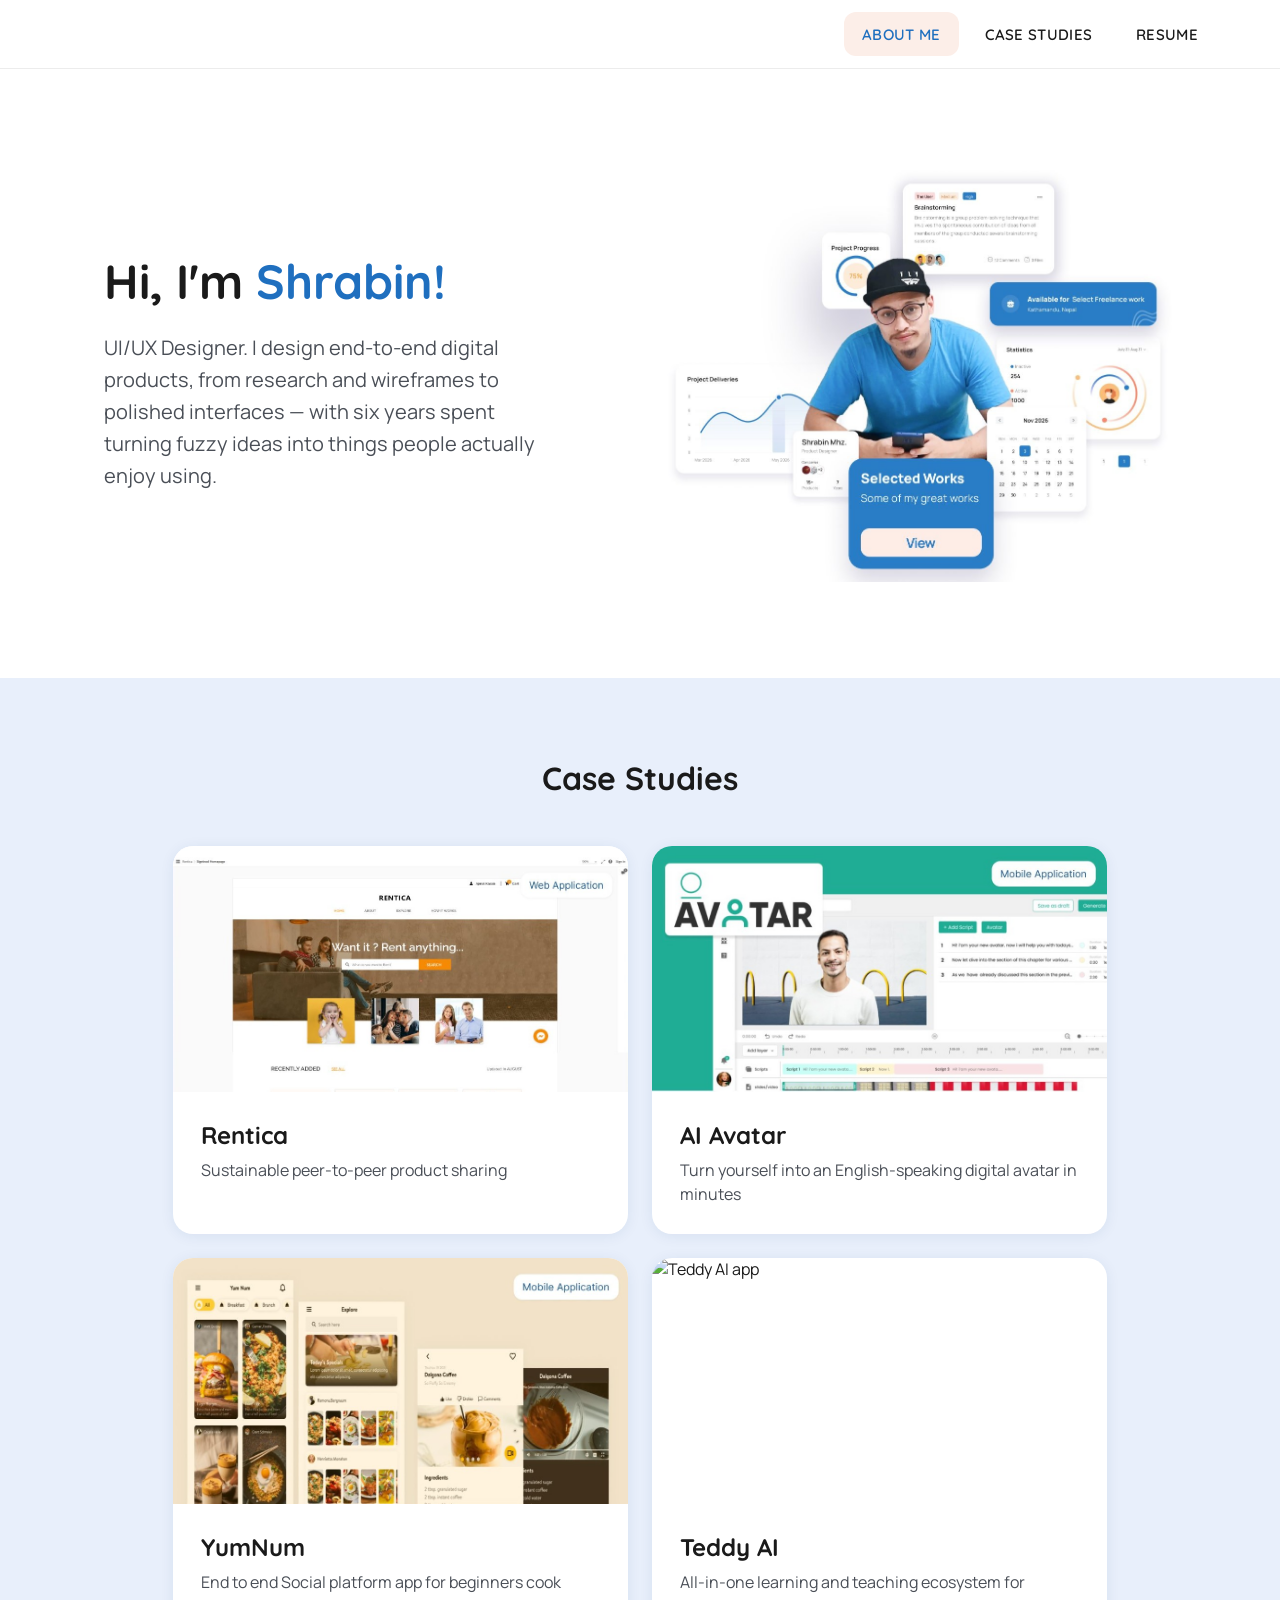
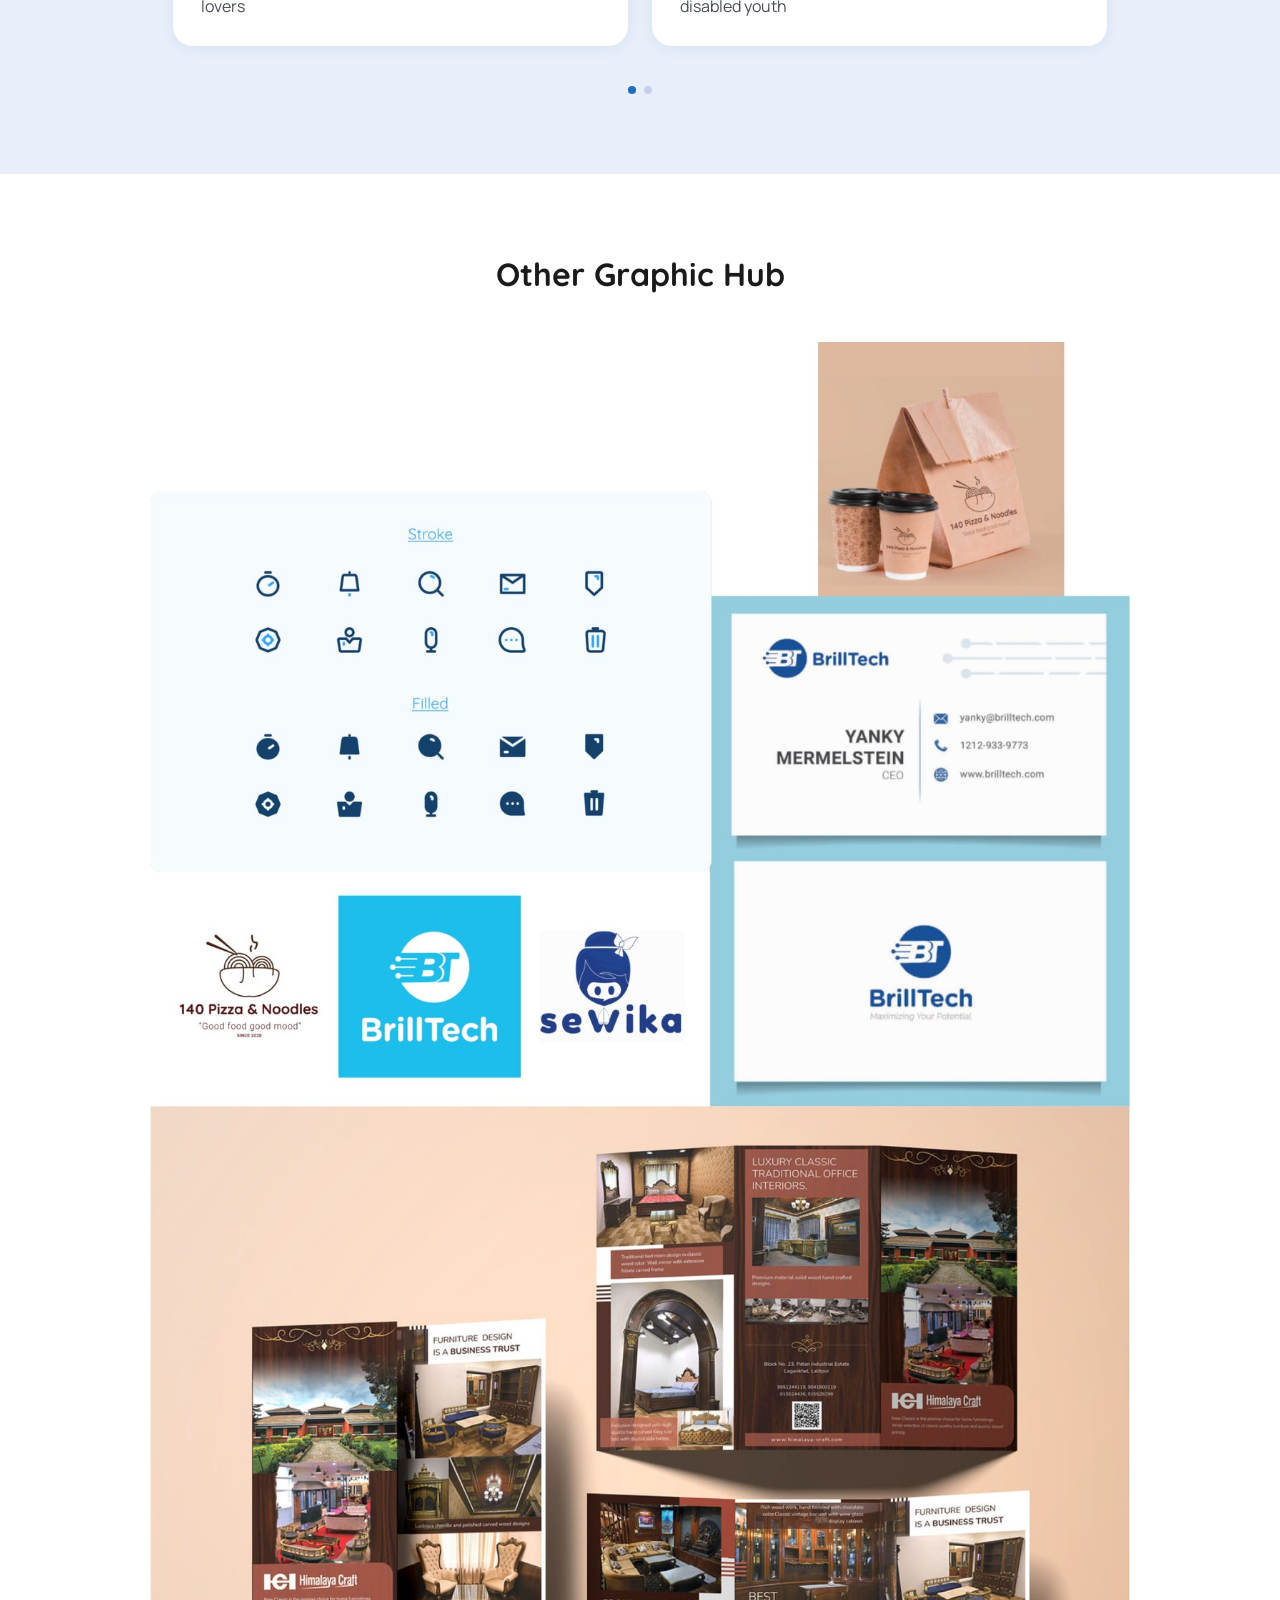
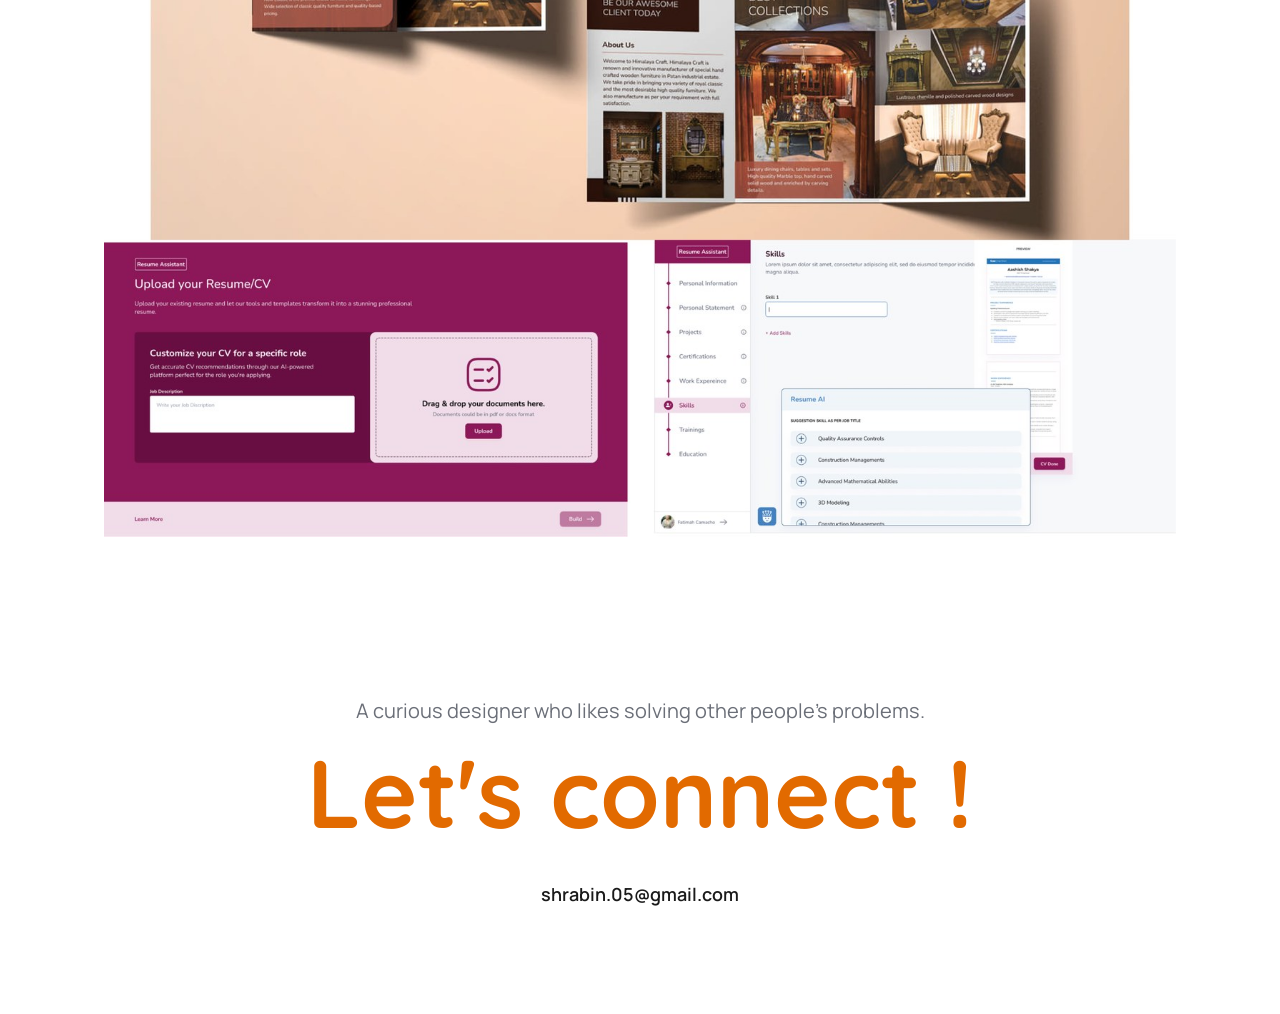
==== commit 01bf745f: "Update images index.html" ====
--- a/index.html
+++ b/index.html
@@ -7,7 +7,7 @@
 <meta name="description" content="Shrabin – UI/UX designer portfolio: case studies and graphic work.">
 <link rel="preconnect" href="https://fonts.googleapis.com">
 <link href="https://fonts.googleapis.com/css2?family=Quicksand:wght@500;600;700&amp;family=Manrope:wght@400;500;600&amp;display=swap" rel="stylesheet">
-<link rel="stylesheet" href="css/home.css">
+<link rel="stylesheet" href="styles/home.css">
 </head>
 <body>
 <div style="width:100%;background:#fff">
@@ -26,7 +26,7 @@
         <h1 style="font-family:'Quicksand',sans-serif;font-weight:700;font-size:48px;margin:0 0 24px;line-height:1.1">Hi, I'm <span style="color:#1F6FBF">Shrabin!</span></h1>
         <p style="font-size:20px;line-height:1.6;color:#4a4f57;margin:0;max-width:460px">UI/UX Designer. I design end-to-end digital products, from research and wireframes to polished interfaces — with six years spent turning fuzzy ideas into things people actually enjoy using.</p>
       </div>
-      <img src="images/hero.jpg" alt="Shrabin with floating project cards" style="width:100%;max-width:560px;height:auto;justify-self:center;display:block">
+      <img src="assets/images/hero.jpg" alt="Shrabin with floating project cards" style="width:100%;max-width:560px;height:auto;justify-self:center;display:block">
       </div>
     </section></div>
   
@@ -36,9 +36,9 @@
       <h2 class="h2" style="margin-bottom:48px">Case Studies</h2>
       <div class="grid2">
         
-        <a href="rentica.html" class="card"><img class="shot" src="images/card-rentica.jpg" alt="Rentica web app"><div style="padding:28px"><h3>Rentica</h3><p>Sustainable peer-to-peer product sharing</p></div></a>
-        <a href="oi-avatar.html" class="card"><img class="shot" src="images/card-avatar.jpg" alt="AI Avatar app"><div style="padding:28px"><h3>AI Avatar</h3><p>Turn yourself into an English-speaking digital avatar in minutes</p></div></a>
-        <a href="yumnum.html" class="card"><img class="shot" src="images/card-yumnum.jpg" alt="YumNum screen designs"><div style="padding:28px"><h3>YumNum</h3><p>End to end Social platform app for beginners cook lovers</p></div></a><a href="teddy-ai.html" class="card"><img class="shot" src="images/card-teddy.jpg" alt="Teddy AI app"><div style="padding:28px"><h3>Teddy AI</h3><p>All-in-one learning and teaching ecosystem for disabled youth</p></div></a>
+        <a href="rentica.html" class="card"><img class="shot" src="assets/images/card-rentica.jpg" alt="Rentica web app"><div style="padding:28px"><h3>Rentica</h3><p>Sustainable peer-to-peer product sharing</p></div></a>
+        <a href="oi-avatar.html" class="card"><img class="shot" src="assets/images/card-avatar.jpg" alt="AI Avatar app"><div style="padding:28px"><h3>AI Avatar</h3><p>Turn yourself into an English-speaking digital avatar in minutes</p></div></a>
+        <a href="yumnum.html" class="card"><img class="shot" src="assets/images/card-yumnum.jpg" alt="YumNum screen designs"><div style="padding:28px"><h3>YumNum</h3><p>End to end Social platform app for beginners cook lovers</p></div></a><a href="teddy-ai.html" class="card"><img class="shot" src="images/card-teddy.jpg" alt="Teddy AI app"><div style="padding:28px"><h3>Teddy AI</h3><p>All-in-one learning and teaching ecosystem for disabled youth</p></div></a>
       </div>
       <div style="display:flex;justify-content:center;gap:8px;margin-top:40px" aria-hidden="true"><span style="width:8px;height:8px;border-radius:50%;background:#1F6FBF"></span><span style="width:8px;height:8px;border-radius:50%;background:#C3D2EA"></span></div>
     </div>
@@ -46,7 +46,7 @@
 
   <section id="resume" style="max-width:1200px;margin:0 auto;padding:80px 5vw;box-sizing:border-box">
     <h2 class="h2" style="margin-bottom:48px">Other Graphic Hub</h2>
-    <img src="images/graphic-hub.jpg" alt="Other graphic work: icon set, 140 Pizza & Noodles packaging, BrillTech branding, Sewika logo, Himalaya Craft brochure and Resume Assistant screens" style="display:block;width:100%;height:auto">
+    <img src="assets/images/graphic-hub.jpg" alt="Other graphic work: icon set, 140 Pizza & Noodles packaging, BrillTech branding, Sewika logo, Himalaya Craft brochure and Resume Assistant screens" style="display:block;width:100%;height:auto">
   </section>
 
   <footer style="text-align:center;padding:80px 5vw 96px">
--- a/styles/home.css
+++ b/styles/home.css
@@ -0,0 +1,18 @@
+body{margin:0;font-family:'Manrope',sans-serif;color:#1a1a1a}
+a{color:inherit;text-decoration:none}
+.nav a{font-family:'Quicksand',sans-serif;font-weight:600;font-size:15px;letter-spacing:.02em;text-transform:uppercase;padding:10px 18px;border-radius:12px;min-height:44px;box-sizing:border-box;display:flex;align-items:center}
+.nav a:hover{background:#FCEEE8}
+.h2{font-family:'Quicksand',sans-serif;font-weight:700;font-size:32px;text-align:center;margin:0}
+.card{background:#fff;border-radius:20px;overflow:hidden;box-shadow:0 2px 14px rgba(30,60,120,.08);display:flex;flex-direction:column}
+.card h3{font-family:'Quicksand',sans-serif;font-weight:700;font-size:24px;margin:0 0 8px}
+.card p{margin:0;color:#4a4f57;font-size:16px;line-height:1.5}
+.shot{display:block;width:100%;aspect-ratio:1.85;object-fit:cover}
+.hub{display:grid;grid-template-columns:repeat(auto-fit,minmax(300px,1fr));gap:24px;align-items:start}
+.col{display:flex;flex-direction:column;gap:24px}
+.hub img{width:100%;height:auto;display:block;border-radius:12px}
+.tag{position:absolute;top:16px;right:16px;background:#fff;border-radius:8px;padding:6px 12px;font-size:12px;font-weight:600;color:#1a1a1a}
+.ph{font-family:'Quicksand',sans-serif;font-weight:600;font-size:14px;color:#4a4f57;text-align:center;padding:16px}
+.grid2{display:grid;grid-template-columns:repeat(auto-fit,minmax(300px,1fr));gap:24px}
+.tile{border-radius:12px;display:flex;align-items:center;justify-content:center;min-height:260px}
+.hero{display:grid;grid-template-columns:repeat(auto-fit,minmax(320px,1fr));gap:40px;align-items:center}
+@media(max-width:700px){.nav a{padding:10px 10px;font-size:13px}.h2{font-size:26px}}
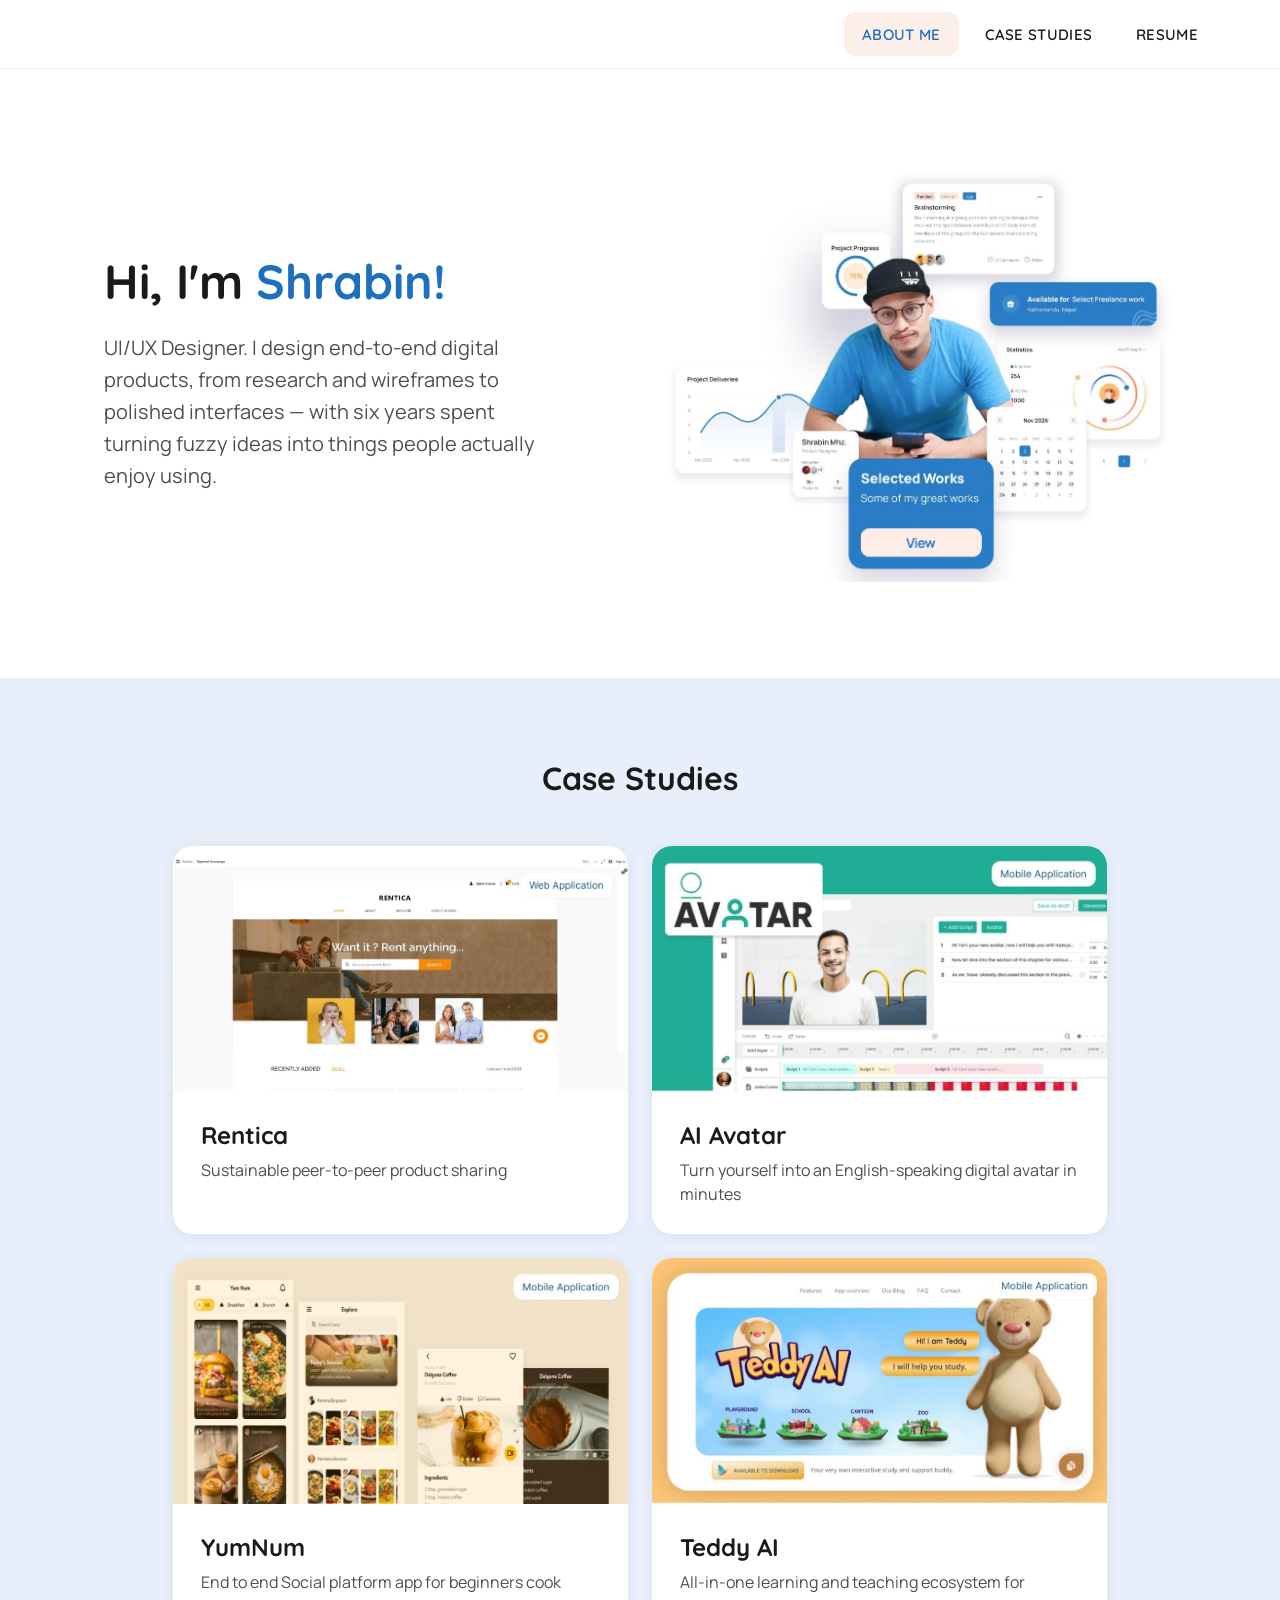
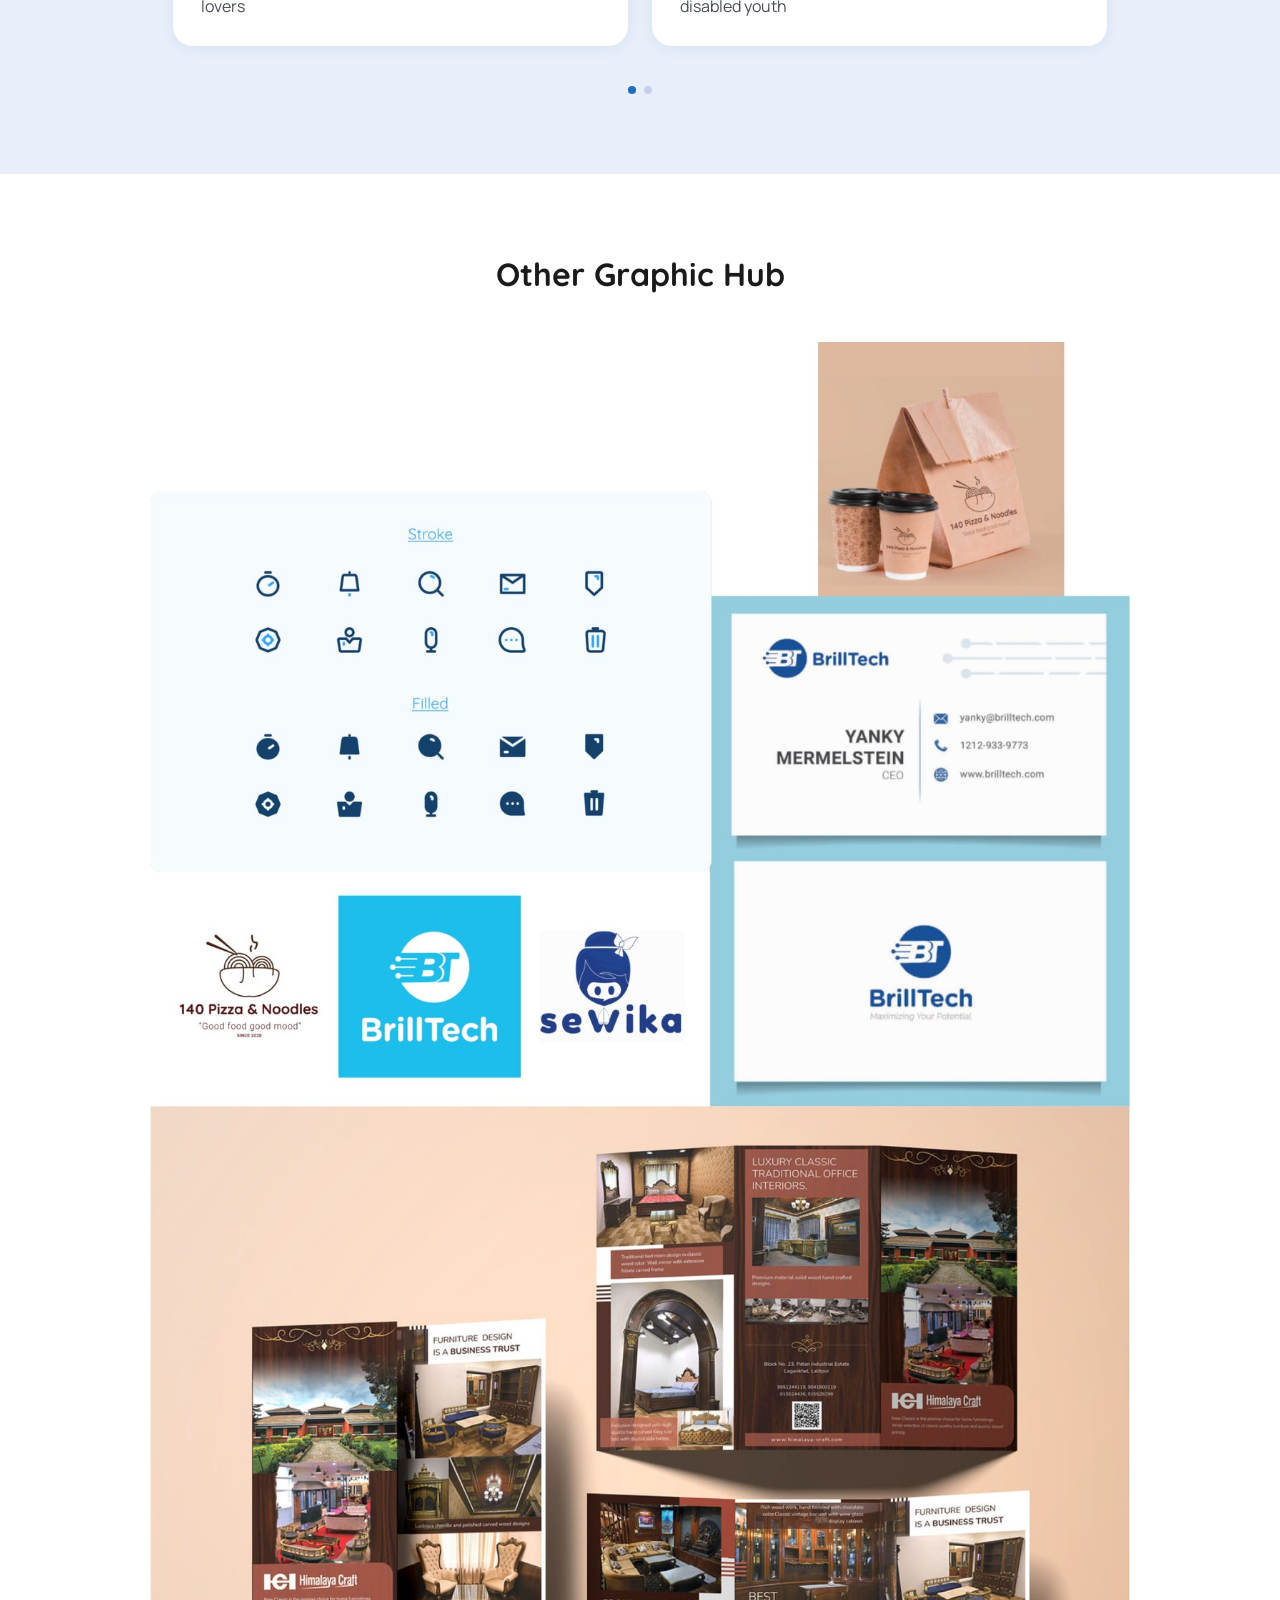
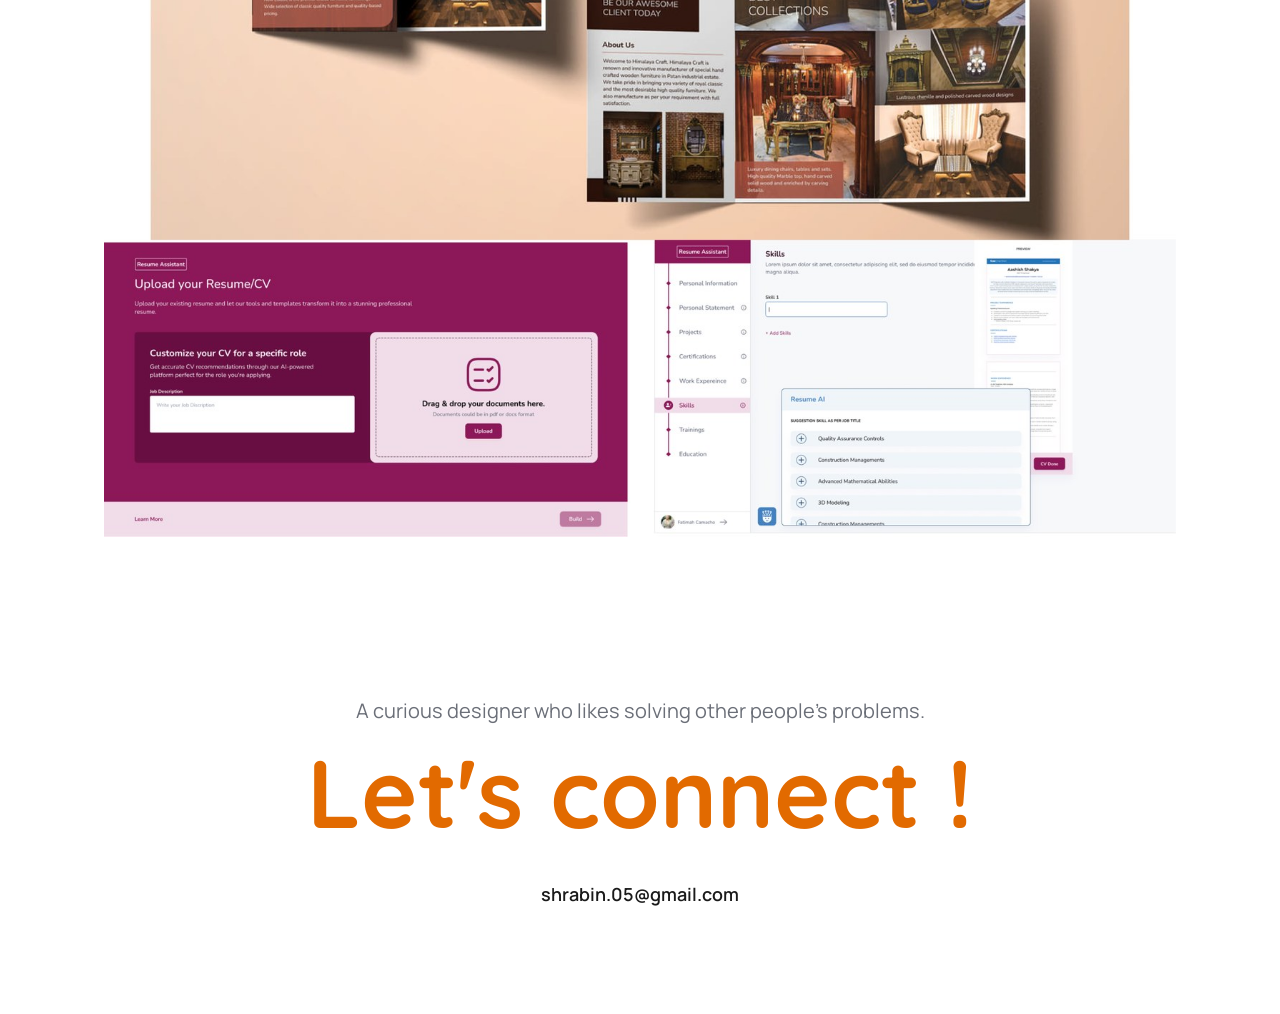
==== commit ee7a158e: "Update index.html" ====
--- a/index.html
+++ b/index.html
@@ -38,7 +38,7 @@
         
         <a href="rentica.html" class="card"><img class="shot" src="assets/images/card-rentica.jpg" alt="Rentica web app"><div style="padding:28px"><h3>Rentica</h3><p>Sustainable peer-to-peer product sharing</p></div></a>
         <a href="oi-avatar.html" class="card"><img class="shot" src="assets/images/card-avatar.jpg" alt="AI Avatar app"><div style="padding:28px"><h3>AI Avatar</h3><p>Turn yourself into an English-speaking digital avatar in minutes</p></div></a>
-        <a href="yumnum.html" class="card"><img class="shot" src="assets/images/card-yumnum.jpg" alt="YumNum screen designs"><div style="padding:28px"><h3>YumNum</h3><p>End to end Social platform app for beginners cook lovers</p></div></a><a href="teddy-ai.html" class="card"><img class="shot" src="images/card-teddy.jpg" alt="Teddy AI app"><div style="padding:28px"><h3>Teddy AI</h3><p>All-in-one learning and teaching ecosystem for disabled youth</p></div></a>
+        <a href="yumnum.html" class="card"><img class="shot" src="assets/images/card-yumnum.jpg" alt="YumNum screen designs"><div style="padding:28px"><h3>YumNum</h3><p>End to end Social platform app for beginners cook lovers</p></div></a><a href="teddy-ai.html" class="card"><img class="shot" src="assets/images/card-teddy.jpg" alt="Teddy AI app"><div style="padding:28px"><h3>Teddy AI</h3><p>All-in-one learning and teaching ecosystem for disabled youth</p></div></a>
       </div>
       <div style="display:flex;justify-content:center;gap:8px;margin-top:40px" aria-hidden="true"><span style="width:8px;height:8px;border-radius:50%;background:#1F6FBF"></span><span style="width:8px;height:8px;border-radius:50%;background:#C3D2EA"></span></div>
     </div>
